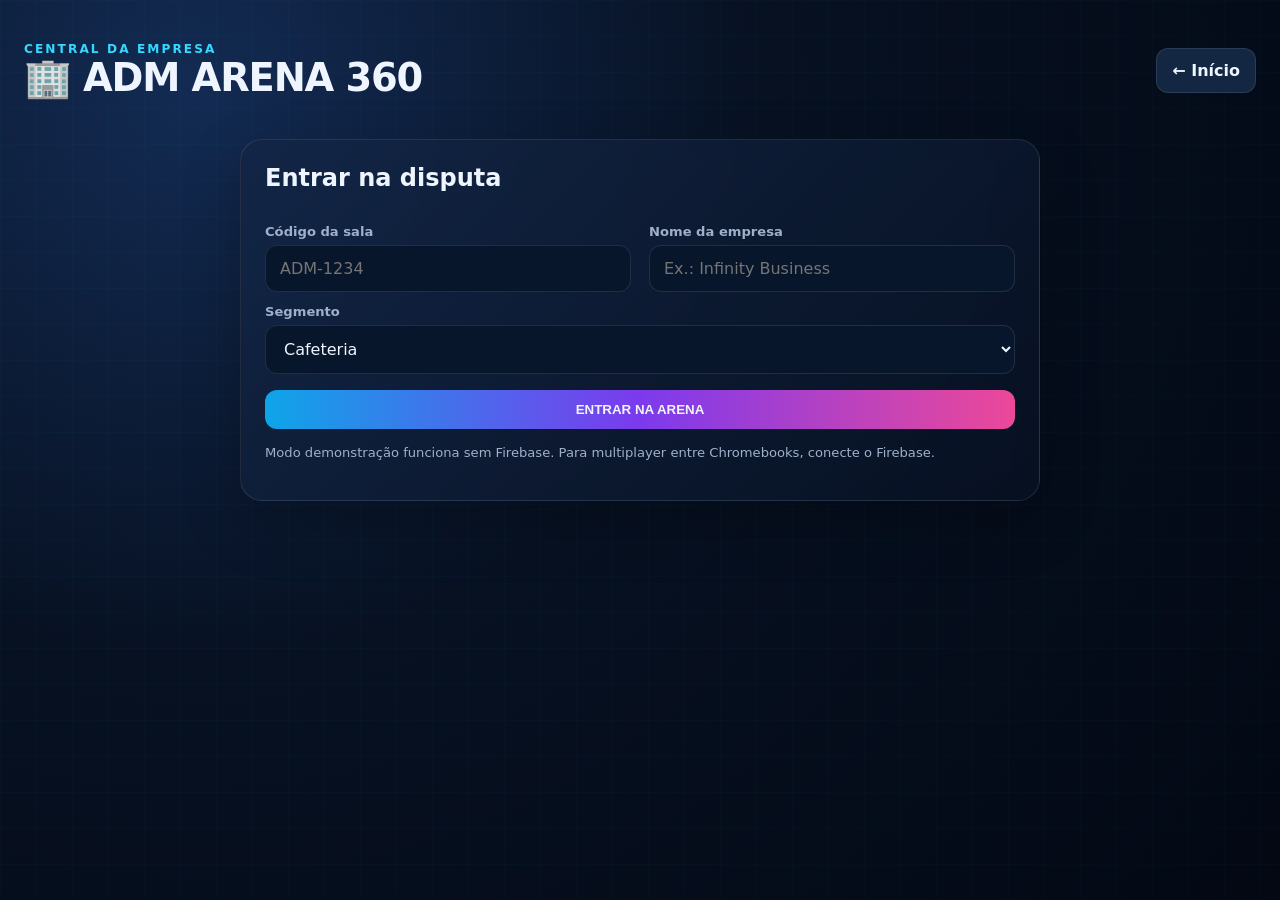
==== empresa.html @ ea79e200 "Add files via upload" ====
<!doctype html>
<html lang="pt-BR">
<head>
  <meta charset="utf-8"><meta name="viewport" content="width=device-width,initial-scale=1">
  <title>ADM Arena 360 — Empresa</title>
  <link rel="stylesheet" href="css/style.css">
</head>
<body>
<div class="bg-grid"></div>
<main class="shell wide">
  <header class="topbar">
    <div><div class="eyebrow">CENTRAL DA EMPRESA</div><h1>🏢 ADM ARENA 360</h1></div>
    <a class="ghost" href="index.html">← Início</a>
  </header>

  <section id="entrada" class="card glass entry-card">
    <h2>Entrar na disputa</h2>
    <div class="grid-2">
      <div><label>Código da sala</label><input id="codigo" placeholder="ADM-1234" maxlength="8"></div>
      <div><label>Nome da empresa</label><input id="nomeEmpresa" placeholder="Ex.: Infinity Business"></div>
    </div>
    <label>Segmento</label>
    <select id="segmento">
      <option>Cafeteria</option><option>Moda</option><option>Alimentação</option>
      <option>Turismo</option><option>Tecnologia</option><option>Academia</option>
      <option>Pet Shop</option><option>Eventos</option>
    </select>
    <button class="primary" id="entrar">ENTRAR NA ARENA</button>
    <p class="muted">Modo demonstração funciona sem Firebase. Para multiplayer entre Chromebooks, conecte o Firebase.</p>
  </section>

  <section id="jogo" class="hidden">
    <div class="company-header card glass">
      <div><div class="eyebrow">EMPRESA</div><h2 id="empresaNome">—</h2><small id="empresaSegmento">—</small></div>
      <div class="pill" id="salaPill">Sala —</div>
      <div class="pill danger" id="fasePill">Aguardando</div>
    </div>

    <section class="metrics">
      <div class="metric"><span>💰 Caixa</span><strong id="caixa">ADM$ 100.000</strong></div>
      <div class="metric"><span>👥 Clientes</span><strong id="clientes">50</strong></div>
      <div class="metric"><span>⭐ Reputação</span><strong id="reputacao">50</strong></div>
      <div class="metric"><span>😊 Equipe</span><strong id="equipe">100%</strong></div>
      <div class="metric"><span>💡 Inovação</span><strong id="inovacao">0</strong></div>
      <div class="metric"><span>🏆 XP</span><strong id="xp">0</strong></div>
    </section>

    <section class="grid-2">
      <div class="card glass">
        <h2>🎯 Decisão da rodada</h2>
        <p id="missaoTexto">Aguarde o professor iniciar a partida.</p>
        <div id="decisaoArea"></div>
      </div>
      <div class="card glass">
        <h2>🔔 Central de notificações</h2>
        <div id="notificacoes" class="notifications">
          <div class="notification">Bem-vindos à arena. Preparem a estratégia.</div>
        </div>
      </div>
    </section>

    <section class="grid-2">
      <div class="card glass">
        <h2>🤝 Negociar</h2>
        <label>Empresa destinatária</label>
        <input id="destino" placeholder="Nome da empresa">
        <label>Proposta</label>
        <textarea id="proposta" placeholder="Ex.: Oferecemos ADM$ 8.000 por acesso à tecnologia."></textarea>
        <button id="enviarProposta">ENVIAR PROPOSTA</button>
      </div>
      <div class="card glass">
        <h2>🛡️ Inventário estratégico</h2>
        <div class="inventory">
          <div>🛡️ Escudo financeiro <b id="escudo">0</b></div>
          <div>🔍 Pesquisa de mercado <b id="pesquisa">0</b></div>
          <div>📣 Campanha viral <b id="campanha">0</b></div>
        </div>
      </div>
    </section>
  </section>

  <div id="modalEvento" class="modal hidden">
    <div class="modal-card">
      <div class="eyebrow">🚨 EVENTO DE MERCADO</div>
      <h2 id="eventoTitulo">Crise!</h2>
      <p id="eventoTexto"></p>
      <div id="eventoOpcoes" class="stack"></div>
    </div>
  </div>

  <div id="toast" class="toast hidden"></div>
</main>
<script type="module" src="js/empresa.js"></script>
</body>
</html>
---- css/style.css ----
:root{
  --bg:#071122; --panel:#0e1b33; --panel2:#142544; --text:#eef5ff; --muted:#9eb0ca;
  --cyan:#36d8ff; --pink:#ff4fa3; --gold:#ffd166; --green:#4be39b; --danger:#ff5b6e;
  --line:rgba(255,255,255,.10);
}
*{box-sizing:border-box}
body{margin:0;font-family:Inter,system-ui,Segoe UI,Arial,sans-serif;background:radial-gradient(circle at 15% 10%,#132b53 0,#071122 42%,#030813 100%);color:var(--text);min-height:100vh}
.bg-grid{position:fixed;inset:0;pointer-events:none;opacity:.16;background-image:linear-gradient(rgba(54,216,255,.15) 1px,transparent 1px),linear-gradient(90deg,rgba(54,216,255,.15) 1px,transparent 1px);background-size:36px 36px}
.shell{max-width:1100px;margin:auto;padding:42px 24px;position:relative}.wide{max-width:1320px}
.hero{text-align:center;padding:48px 10px 30px}.hero.compact{padding-top:24px}
.eyebrow{letter-spacing:.17em;font-size:.76rem;color:var(--cyan);font-weight:800}
h1{font-size:clamp(2.4rem,7vw,5.7rem);margin:.08em 0;line-height:.92;letter-spacing:-.055em}
.topbar h1{font-size:clamp(1.7rem,3vw,3rem);letter-spacing:-.03em}
h1 span{color:var(--pink)} h2{margin-top:0} p{color:#c7d4e7;line-height:1.6}
.hero p{font-size:1.1rem}
.card{border:1px solid var(--line);border-radius:22px;padding:24px;margin:18px 0}.glass{background:linear-gradient(135deg,rgba(19,38,70,.88),rgba(8,17,34,.86));box-shadow:0 22px 60px rgba(0,0,0,.24);backdrop-filter:blur(10px)}
.mode-grid{display:grid;grid-template-columns:repeat(3,1fr);gap:16px}
.mode{min-height:190px;text-align:left;padding:24px;border-radius:18px;border:1px solid var(--line);background:linear-gradient(160deg,#142849,#0a172c);color:var(--text);cursor:pointer;transition:.2s}
.mode:hover{transform:translateY(-4px);border-color:rgba(54,216,255,.55);box-shadow:0 12px 30px rgba(54,216,255,.08)}
.mode .icon{display:block;font-size:2.3rem;margin-bottom:18px}.mode strong{display:block;font-size:1.02rem}.mode small{display:block;color:var(--muted);margin-top:8px;line-height:1.5}
.feature-row,.ticker{display:flex;gap:10px;justify-content:center;flex-wrap:wrap;margin:24px 0}.feature-row div,.ticker span,.pill{background:rgba(255,255,255,.06);border:1px solid var(--line);padding:9px 14px;border-radius:999px;color:#d6e5f9}
footer{text-align:center;color:var(--muted);margin-top:35px}
.topbar{display:flex;justify-content:space-between;align-items:center;gap:20px;margin-bottom:12px}
.topbar h1{margin:4px 0}
.grid-2{display:grid;grid-template-columns:1fr 1fr;gap:18px}
label{display:block;color:var(--muted);font-size:.82rem;font-weight:700;margin:12px 0 6px}
input,select,textarea{width:100%;border-radius:12px;border:1px solid var(--line);background:#08162b;color:var(--text);padding:13px 14px;outline:none;font:inherit}
textarea{min-height:95px;resize:vertical}
input:focus,select:focus,textarea:focus{border-color:var(--cyan)}
button,.ghost{border:1px solid var(--line);background:#132743;color:var(--text);padding:12px 15px;border-radius:12px;font-weight:800;cursor:pointer;text-decoration:none;display:inline-block}
button:hover,.ghost:hover{filter:brightness(1.14)} .primary{width:100%;margin-top:16px;background:linear-gradient(90deg,#0ea5e9,#7c3aed,#ec4899);border:none}
.control-grid,.event-grid{display:grid;grid-template-columns:repeat(3,1fr);gap:10px}.event{min-height:64px}
.status{display:grid;grid-template-columns:auto 1fr;gap:8px 16px;margin-top:18px;padding:14px;border:1px solid var(--line);border-radius:14px}
.status span{color:var(--muted)}.status strong{text-align:right}
.room-code{text-align:center;padding:20px;margin-top:16px;border:1px dashed rgba(255,209,102,.55);border-radius:15px}.room-code span{display:block;color:var(--muted);font-size:.8rem}.room-code strong{display:block;font-size:2.4rem;color:var(--gold);letter-spacing:.08em;margin:6px}
.company-list.empty{color:var(--muted)}.company-item{display:grid;grid-template-columns:1.6fr repeat(4,.8fr);gap:10px;align-items:center;padding:13px;border-bottom:1px solid var(--line)}.company-item:last-child{border:0}
.company-item small{color:var(--muted)}
.entry-card{max-width:800px;margin:40px auto}
.muted{font-size:.82rem;color:var(--muted)}
.company-header{display:flex;align-items:center;justify-content:space-between;gap:15px}.company-header h2{font-size:2rem;margin:3px 0}.danger{border-color:rgba(255,91,110,.5);color:#ffc4cb}
.metrics{display:grid;grid-template-columns:repeat(6,1fr);gap:10px;margin:18px 0}
.metric{padding:17px 14px;border-radius:16px;border:1px solid var(--line);background:rgba(13,28,52,.82)}.metric span{display:block;color:var(--muted);font-size:.78rem}.metric strong{display:block;margin-top:7px;font-size:1.07rem}
.notifications{max-height:320px;overflow:auto}.notification{padding:12px;border-left:3px solid var(--cyan);background:rgba(54,216,255,.06);margin-bottom:8px;border-radius:0 10px 10px 0}
.inventory{display:grid;gap:10px}.inventory div{padding:13px;background:rgba(255,255,255,.04);border:1px solid var(--line);border-radius:12px}.inventory b{float:right;color:var(--gold)}
.modal{position:fixed;inset:0;background:rgba(0,0,0,.72);display:flex;align-items:center;justify-content:center;padding:22px;z-index:20}.modal-card{width:min(650px,100%);padding:30px;border-radius:24px;background:linear-gradient(160deg,#172b4d,#0a1529);border:1px solid rgba(255,91,110,.45);box-shadow:0 30px 80px #000}.stack{display:grid;gap:9px;margin-top:18px}.stack button{text-align:left}
.toast{position:fixed;right:22px;bottom:22px;background:#112846;border:1px solid var(--cyan);padding:14px 18px;border-radius:12px;z-index:50;box-shadow:0 15px 40px #000}
.hidden{display:none!important}
.ranking{display:grid;gap:10px}.rank-row{display:grid;grid-template-columns:70px 1fr 180px;align-items:center;gap:15px;padding:18px;border-radius:16px;border:1px solid var(--line);background:rgba(255,255,255,.04);font-size:1.15rem}.rank-row b{font-size:1.7rem;color:var(--gold)}.rank-row strong{text-align:right;color:var(--cyan)}
.section-title{display:flex;justify-content:space-between;align-items:center}
@media(max-width:850px){
 .mode-grid,.grid-2{grid-template-columns:1fr}.metrics{grid-template-columns:repeat(2,1fr)}.control-grid,.event-grid{grid-template-columns:repeat(2,1fr)}
 .company-item{grid-template-columns:1.3fr repeat(2,.8fr)}.company-item .hide-sm{display:none}
}
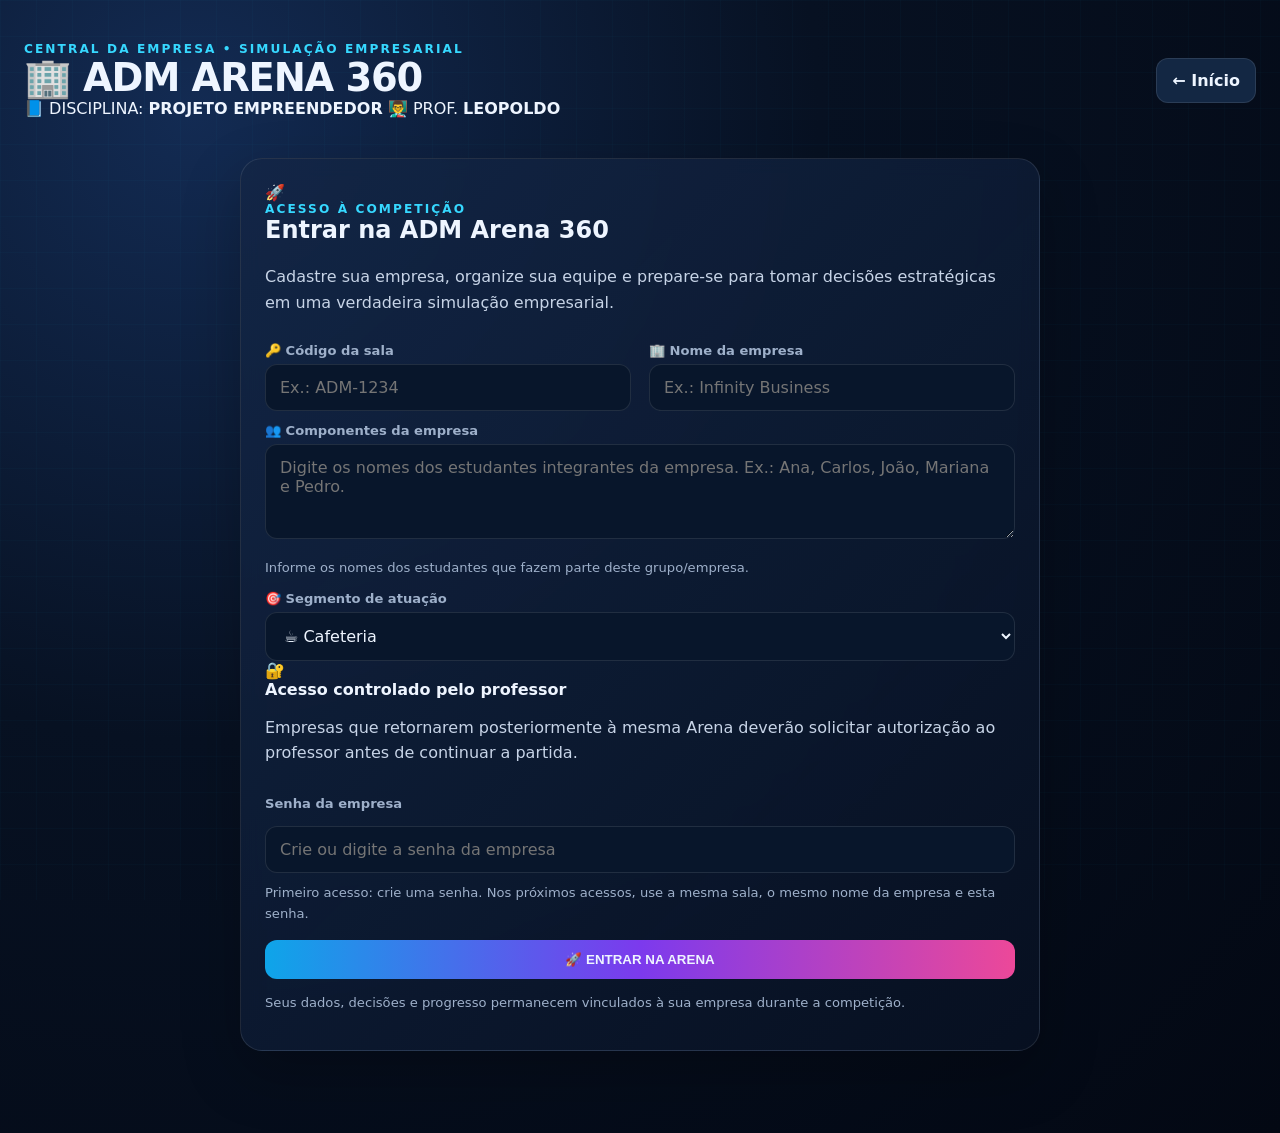
==== commit 19eee46c: "Update empresa.html" ====
--- a/empresa.html
+++ b/empresa.html
@@ -1,95 +1,793 @@
 <!doctype html>
 <html lang="pt-BR">
 <head>
-  <meta charset="utf-8"><meta name="viewport" content="width=device-width,initial-scale=1">
-  <title>ADM Arena 360 — Empresa</title>
+  <meta charset="utf-8">
+  <meta name="viewport" content="width=device-width,initial-scale=1">
+  <meta name="theme-color" content="#071122">
+
+  <title>ADM Arena 360 — Empresa | Projeto Empreendedor</title>
+
   <link rel="stylesheet" href="css/style.css">
 </head>
-<body>
+
+<body class="empresa-page">
+
 <div class="bg-grid"></div>
+
 <main class="shell wide">
-  <header class="topbar">
-    <div><div class="eyebrow">CENTRAL DA EMPRESA</div><h1>🏢 ADM ARENA 360</h1></div>
-    <a class="ghost" href="index.html">← Início</a>
+
+  <!-- =========================================================
+       CABEÇALHO PRINCIPAL
+  ========================================================== -->
+  <header class="topbar arena-topbar">
+
+    <div class="brand-block">
+      <div class="eyebrow">
+        CENTRAL DA EMPRESA • SIMULAÇÃO EMPRESARIAL
+      </div>
+
+      <h1 class="arena-title">
+        🏢 ADM ARENA 360
+      </h1>
+
+      <div class="school-identification">
+        <span>📘 DISCIPLINA: <strong>PROJETO EMPREENDEDOR</strong></span>
+        <span>👨‍🏫 PROF. <strong>LEOPOLDO</strong></span>
+      </div>
+    </div>
+
+    <a class="ghost btn-home" href="index.html">
+      ← Início
+    </a>
+
   </header>
 
-  <section id="entrada" class="card glass entry-card">
-    <h2>Entrar na disputa</h2>
+
+  <!-- =========================================================
+       ENTRADA DA EMPRESA
+  ========================================================== -->
+  <section id="entrada" class="card glass entry-card arena-entry">
+
+    <div class="entry-heading">
+      <div class="entry-icon">🚀</div>
+
+      <div>
+        <div class="eyebrow">ACESSO À COMPETIÇÃO</div>
+
+        <h2>Entrar na ADM Arena 360</h2>
+
+        <p class="entry-description">
+          Cadastre sua empresa, organize sua equipe e prepare-se para
+          tomar decisões estratégicas em uma verdadeira simulação empresarial.
+        </p>
+      </div>
+    </div>
+
+
     <div class="grid-2">
-      <div><label>Código da sala</label><input id="codigo" placeholder="ADM-1234" maxlength="8"></div>
-      <div><label>Nome da empresa</label><input id="nomeEmpresa" placeholder="Ex.: Infinity Business"></div>
-    </div>
-    <label>Segmento</label>
+
+      <div>
+        <label for="codigo">
+          🔑 Código da sala
+        </label>
+
+        <input
+          id="codigo"
+          placeholder="Ex.: ADM-1234"
+          maxlength="8"
+          autocomplete="off"
+        >
+      </div>
+
+
+      <div>
+        <label for="nomeEmpresa">
+          🏢 Nome da empresa
+        </label>
+
+        <input
+          id="nomeEmpresa"
+          placeholder="Ex.: Infinity Business"
+          autocomplete="off"
+        >
+      </div>
+
+    </div>
+
+
+    <!-- NOVO: COMPONENTES DA EMPRESA -->
+    <div class="team-register">
+
+      <label for="componentes">
+        👥 Componentes da empresa
+      </label>
+
+      <textarea
+        id="componentes"
+        class="componentes-input"
+        placeholder="Digite os nomes dos estudantes integrantes da empresa. Ex.: Ana, Carlos, João, Mariana e Pedro."
+      ></textarea>
+
+      <p class="muted">
+        Informe os nomes dos estudantes que fazem parte deste grupo/empresa.
+      </p>
+
+    </div>
+
+
+    <label for="segmento">
+      🎯 Segmento de atuação
+    </label>
+
     <select id="segmento">
-      <option>Cafeteria</option><option>Moda</option><option>Alimentação</option>
-      <option>Turismo</option><option>Tecnologia</option><option>Academia</option>
-      <option>Pet Shop</option><option>Eventos</option>
+      <option value="Cafeteria">☕ Cafeteria</option>
+      <option value="Moda">👕 Moda</option>
+      <option value="Alimentação">🍔 Alimentação</option>
+      <option value="Turismo">✈️ Turismo</option>
+      <option value="Tecnologia">💻 Tecnologia</option>
+      <option value="Academia">🏋️ Academia</option>
+      <option value="Pet Shop">🐾 Pet Shop</option>
+      <option value="Eventos">🎉 Eventos</option>
     </select>
-    <button class="primary" id="entrar">ENTRAR NA ARENA</button>
-    <p class="muted">Modo demonstração funciona sem Firebase. Para multiplayer entre Chromebooks, conecte o Firebase.</p>
+
+
+    <div class="entry-security-info">
+
+      <div class="security-icon">
+        🔐
+      </div>
+
+      <div>
+        <strong>Acesso controlado pelo professor</strong>
+
+        <p>
+          Empresas que retornarem posteriormente à mesma Arena deverão
+          solicitar autorização ao professor antes de continuar a partida.
+        </p>
+      </div>
+
+    </div>
+
+
+    <button class="primary btn-enter-arena" id="entrar">
+      🚀 ENTRAR NA ARENA
+    </button>
+
+
+    <p class="muted entry-footer-note">
+      Seus dados, decisões e progresso permanecem vinculados à sua empresa
+      durante a competição.
+    </p>
+
   </section>
 
+
+  <!-- =========================================================
+       TELA PRINCIPAL DA EMPRESA
+  ========================================================== -->
   <section id="jogo" class="hidden">
-    <div class="company-header card glass">
-      <div><div class="eyebrow">EMPRESA</div><h2 id="empresaNome">—</h2><small id="empresaSegmento">—</small></div>
-      <div class="pill" id="salaPill">Sala —</div>
-      <div class="pill danger" id="fasePill">Aguardando</div>
-    </div>
-
+
+
+    <!-- =======================================================
+         CABEÇALHO DA EMPRESA
+    ======================================================== -->
+    <div class="company-header card glass company-hero">
+
+      <div class="company-identity">
+
+        <div class="eyebrow">
+          EMPRESA PARTICIPANTE
+        </div>
+
+        <h2 id="empresaNome">
+          —
+        </h2>
+
+        <small id="empresaSegmento">
+          —
+        </small>
+
+
+        <!-- NOVO: COMPONENTES -->
+        <div class="company-members">
+          <span class="members-label">
+            👥 COMPONENTES
+          </span>
+
+          <span id="empresaComponentes">
+            Equipe da empresa
+          </span>
+        </div>
+
+      </div>
+
+
+      <div class="company-header-status">
+
+        <div class="pill room-pill" id="salaPill">
+          Sala —
+        </div>
+
+        <div class="pill danger phase-pill" id="fasePill">
+          Aguardando
+        </div>
+
+      </div>
+
+    </div>
+
+
+    <!-- =======================================================
+         IDENTIFICAÇÃO DA DISCIPLINA
+    ======================================================== -->
+    <section class="arena-course-banner">
+
+      <div class="course-banner-icon">
+        🎓
+      </div>
+
+      <div>
+        <strong>PROJETO EMPREENDEDOR</strong>
+
+        <span>
+          Gestão • Estratégia • Negociação • Inovação • Trabalho em Equipe
+        </span>
+      </div>
+
+      <div class="course-professor">
+        PROF. LEOPOLDO
+      </div>
+
+    </section>
+
+
+    <!-- =======================================================
+         INDICADORES DA EMPRESA
+    ======================================================== -->
     <section class="metrics">
-      <div class="metric"><span>💰 Caixa</span><strong id="caixa">ADM$ 100.000</strong></div>
-      <div class="metric"><span>👥 Clientes</span><strong id="clientes">50</strong></div>
-      <div class="metric"><span>⭐ Reputação</span><strong id="reputacao">50</strong></div>
-      <div class="metric"><span>😊 Equipe</span><strong id="equipe">100%</strong></div>
-      <div class="metric"><span>💡 Inovação</span><strong id="inovacao">0</strong></div>
-      <div class="metric"><span>🏆 XP</span><strong id="xp">0</strong></div>
+
+      <div class="metric metric-money">
+        <span>💰 Caixa</span>
+        <strong id="caixa">ADM$ 100.000</strong>
+      </div>
+
+      <div class="metric metric-clients">
+        <span>👥 Clientes</span>
+        <strong id="clientes">50</strong>
+      </div>
+
+      <div class="metric metric-reputation">
+        <span>⭐ Reputação</span>
+        <strong id="reputacao">50</strong>
+      </div>
+
+      <div class="metric metric-team">
+        <span>😊 Equipe</span>
+        <strong id="equipe">100%</strong>
+      </div>
+
+      <div class="metric metric-innovation">
+        <span>💡 Inovação</span>
+        <strong id="inovacao">0</strong>
+      </div>
+
+      <div class="metric metric-xp">
+        <span>🏆 XP</span>
+        <strong id="xp">0</strong>
+      </div>
+
     </section>
 
-    <section class="grid-2">
-      <div class="card glass">
-        <h2>🎯 Decisão da rodada</h2>
-        <p id="missaoTexto">Aguarde o professor iniciar a partida.</p>
+
+    <!-- =======================================================
+         MISSÃO + NOTIFICAÇÕES
+    ======================================================== -->
+    <section class="grid-2 main-action-grid">
+
+      <!-- DECISÃO DA RODADA -->
+      <div class="card glass mission-card">
+
+        <div class="card-heading">
+
+          <div class="card-heading-icon">
+            🎯
+          </div>
+
+          <div>
+            <div class="eyebrow">
+              DESAFIO EMPRESARIAL
+            </div>
+
+            <h2>
+              Decisão da rodada
+            </h2>
+          </div>
+
+        </div>
+
+
+        <div class="mission-box">
+          <p id="missaoTexto">
+            Aguarde o professor iniciar a partida.
+          </p>
+        </div>
+
+
         <div id="decisaoArea"></div>
-      </div>
-      <div class="card glass">
-        <h2>🔔 Central de notificações</h2>
+
+      </div>
+
+
+      <!-- CENTRAL DE NOTIFICAÇÕES -->
+      <div class="card glass notifications-card">
+
+        <div class="card-heading">
+
+          <div class="card-heading-icon">
+            🔔
+          </div>
+
+          <div>
+            <div class="eyebrow">
+              INFORMAÇÕES EM TEMPO REAL
+            </div>
+
+            <h2>
+              Central de notificações
+            </h2>
+          </div>
+
+        </div>
+
+
         <div id="notificacoes" class="notifications">
-          <div class="notification">Bem-vindos à arena. Preparem a estratégia.</div>
-        </div>
-      </div>
+
+          <div class="notification welcome-notification">
+            🚀 Bem-vindos à Arena. Organizem a equipe e preparem a estratégia.
+          </div>
+
+        </div>
+
+      </div>
+
     </section>
 
-    <section class="grid-2">
-      <div class="card glass">
-        <h2>🤝 Negociar</h2>
-        <label>Empresa destinatária</label>
-        <input id="destino" placeholder="Nome da empresa">
-        <label>Proposta</label>
-        <textarea id="proposta" placeholder="Ex.: Oferecemos ADM$ 8.000 por acesso à tecnologia."></textarea>
-        <button id="enviarProposta">ENVIAR PROPOSTA</button>
-      </div>
-      <div class="card glass">
-        <h2>🛡️ Inventário estratégico</h2>
+
+    <!-- =======================================================
+         CENTRAL ESTRATÉGICA MOBILE
+    ======================================================== -->
+    <section
+      id="centralMobile"
+      class="card glass mobile-strategy-card"
+    >
+
+      <div class="mobile-strategy-layout">
+
+        <div class="mobile-strategy-icon">
+          📱
+        </div>
+
+
+        <div class="mobile-strategy-info">
+
+          <div class="eyebrow">
+            INTELIGÊNCIA EMPRESARIAL
+          </div>
+
+          <h2>
+            Central Estratégica Mobile
+          </h2>
+
+          <p>
+            Utilize um celular da equipe como canal estratégico da empresa.
+            Ele poderá receber alertas, oportunidades, informações exclusivas,
+            propostas comerciais e consequências das decisões.
+          </p>
+
+
+          <div class="mobile-features">
+
+            <span>
+              ⚠️ Alertas
+            </span>
+
+            <span>
+              💡 Estratégias
+            </span>
+
+            <span>
+              🤝 Negociações
+            </span>
+
+            <span>
+              🔨 Leilões
+            </span>
+
+            <span>
+              📊 Resultados
+            </span>
+
+          </div>
+
+        </div>
+
+
+        <div class="mobile-strategy-actions">
+
+          <button
+            id="conectarCelular"
+            class="btn-mobile-connect"
+            type="button"
+          >
+            📲 CONECTAR CELULAR
+          </button>
+
+
+          <div
+            id="statusCelular"
+            class="mobile-status"
+          >
+            🔒 Nenhum celular conectado
+          </div>
+
+        </div>
+
+      </div>
+
+
+      <div
+        id="mobileStrategicFeed"
+        class="mobile-feed hidden"
+      >
+
+        <div class="mobile-feed-title">
+          📡 CANAL ESTRATÉGICO ATIVO
+        </div>
+
+        <div id="mobileMessages">
+          Aguardando informações estratégicas...
+        </div>
+
+      </div>
+
+    </section>
+
+
+    <!-- =======================================================
+         NEGOCIAÇÕES + INVENTÁRIO
+    ======================================================== -->
+    <section class="grid-2 business-grid">
+
+      <!-- NEGOCIAR -->
+      <div class="card glass negotiation-card">
+
+        <div class="card-heading">
+
+          <div class="card-heading-icon">
+            🤝
+          </div>
+
+          <div>
+            <div class="eyebrow">
+              MERCADO ENTRE EMPRESAS
+            </div>
+
+            <h2>
+              Negociar
+            </h2>
+          </div>
+
+        </div>
+
+
+        <label for="destino">
+          🏢 Empresa destinatária
+        </label>
+
+        <input
+          id="destino"
+          placeholder="Nome da empresa"
+          autocomplete="off"
+        >
+
+
+        <label for="proposta">
+          💬 Proposta
+        </label>
+
+        <textarea
+          id="proposta"
+          placeholder="Ex.: Oferecemos ADM$ 8.000 pela Campanha Viral."
+        ></textarea>
+
+
+        <button
+          id="enviarProposta"
+          class="btn-negotiation"
+        >
+          🤝 ENVIAR PROPOSTA
+        </button>
+
+      </div>
+
+
+      <!-- INVENTÁRIO -->
+      <div class="card glass inventory-card">
+
+        <div class="card-heading">
+
+          <div class="card-heading-icon">
+            🎒
+          </div>
+
+          <div>
+            <div class="eyebrow">
+              RECURSOS DA EMPRESA
+            </div>
+
+            <h2>
+              Inventário estratégico
+            </h2>
+          </div>
+
+        </div>
+
+
         <div class="inventory">
-          <div>🛡️ Escudo financeiro <b id="escudo">0</b></div>
-          <div>🔍 Pesquisa de mercado <b id="pesquisa">0</b></div>
-          <div>📣 Campanha viral <b id="campanha">0</b></div>
-        </div>
-      </div>
+
+          <div class="inventory-item inventory-shield">
+            <span>
+              🛡️ Escudo financeiro
+            </span>
+
+            <b id="escudo">
+              0
+            </b>
+          </div>
+
+
+          <div class="inventory-item inventory-research">
+            <span>
+              🔍 Pesquisa de mercado
+            </span>
+
+            <b id="pesquisa">
+              0
+            </b>
+          </div>
+
+
+          <div class="inventory-item inventory-campaign">
+            <span>
+              📣 Campanha viral
+            </span>
+
+            <b id="campanha">
+              0
+            </b>
+          </div>
+
+        </div>
+
+
+        <div class="inventory-help">
+          💡 Recursos estratégicos podem ser utilizados em momentos decisivos
+          da competição.
+        </div>
+
+      </div>
+
     </section>
+
+
+    <!-- =======================================================
+         PAINEL DE SEGURANÇA / ACESSO
+    ======================================================== -->
+    <section class="card glass access-security-card">
+
+      <div class="security-panel-icon">
+        🔐
+      </div>
+
+      <div>
+
+        <div class="eyebrow">
+          SEGURANÇA DA ARENA
+        </div>
+
+        <h3>
+          Acesso supervisionado pelo professor
+        </h3>
+
+        <p>
+          O retorno à Arena em outro momento dependerá de autorização do
+          professor. Isso preserva a dinâmica da competição e evita acesso
+          antecipado às estratégias.
+        </p>
+
+      </div>
+
+
+      <div
+        id="statusAutorizacao"
+        class="authorization-status"
+      >
+        ✅ Sessão atual autorizada
+      </div>
+
+    </section>
+
+
   </section>
 
+
+  <!-- =========================================================
+       MODAL DE EVENTO
+  ========================================================== -->
   <div id="modalEvento" class="modal hidden">
-    <div class="modal-card">
-      <div class="eyebrow">🚨 EVENTO DE MERCADO</div>
-      <h2 id="eventoTitulo">Crise!</h2>
+
+    <div class="modal-card event-modal-card">
+
+      <div class="event-alert-icon">
+        🚨
+      </div>
+
+
+      <div class="eyebrow">
+        EVENTO DE MERCADO
+      </div>
+
+
+      <h2 id="eventoTitulo">
+        Crise!
+      </h2>
+
+
       <p id="eventoTexto"></p>
-      <div id="eventoOpcoes" class="stack"></div>
-    </div>
+
+
+      <div
+        id="eventoOpcoes"
+        class="stack"
+      ></div>
+
+    </div>
+
   </div>
 
-  <div id="toast" class="toast hidden"></div>
+
+  <!-- =========================================================
+       MODAL CENTRAL MOBILE
+       A lógica será ativada no empresa.js
+  ========================================================== -->
+  <div id="modalMobile" class="modal hidden">
+
+    <div class="modal-card mobile-modal-card">
+
+      <div class="mobile-modal-icon">
+        📱
+      </div>
+
+      <div class="eyebrow">
+        CENTRAL ESTRATÉGICA MOBILE
+      </div>
+
+      <h2>
+        Conectar celular da empresa
+      </h2>
+
+
+      <p>
+        Abra a ADM Arena 360 no celular da equipe e utilize o código
+        apresentado para vincular o aparelho à empresa.
+      </p>
+
+
+      <div class="mobile-code-box">
+
+        <span>
+          CÓDIGO DE CONEXÃO
+        </span>
+
+        <strong id="codigoMobile">
+          ------
+        </strong>
+
+      </div>
+
+
+      <p class="muted">
+        O celular terá acesso apenas às informações estratégicas liberadas
+        para esta empresa.
+      </p>
+
+
+      <button
+        id="fecharMobile"
+        class="ghost"
+        type="button"
+      >
+        FECHAR
+      </button>
+
+    </div>
+
+  </div>
+
+
+  <!-- =========================================================
+       TELA DE AGUARDO DE AUTORIZAÇÃO
+  ========================================================== -->
+  <div
+    id="bloqueioAutorizacao"
+    class="authorization-overlay hidden"
+  >
+
+    <div class="authorization-card">
+
+      <div class="authorization-lock">
+        🔒
+      </div>
+
+      <div class="eyebrow">
+        ACESSO CONTROLADO
+      </div>
+
+      <h2>
+        Aguardando autorização do professor
+      </h2>
+
+      <p>
+        Sua empresa já está cadastrada nesta Arena.
+        Aguarde o professor liberar a entrada para continuar a competição.
+      </p>
+
+
+      <div class="authorization-company">
+
+        <span>
+          🏢 Empresa
+        </span>
+
+        <strong id="empresaAguardando">
+          —
+        </strong>
+
+      </div>
+
+
+      <div class="waiting-animation">
+        <span></span>
+        <span></span>
+        <span></span>
+      </div>
+
+
+      <p class="muted">
+        Não feche esta tela. A entrada será liberada automaticamente após
+        a autorização.
+      </p>
+
+    </div>
+
+  </div>
+
+
+  <!-- =========================================================
+       TOAST
+  ========================================================== -->
+  <div
+    id="toast"
+    class="toast hidden"
+  ></div>
+
 </main>
-<script type="module" src="js/empresa.js"></script>
+
+
+<script
+  type="module"
+  src="js/empresa.js"
+></script>
+
 </body>
 </html>
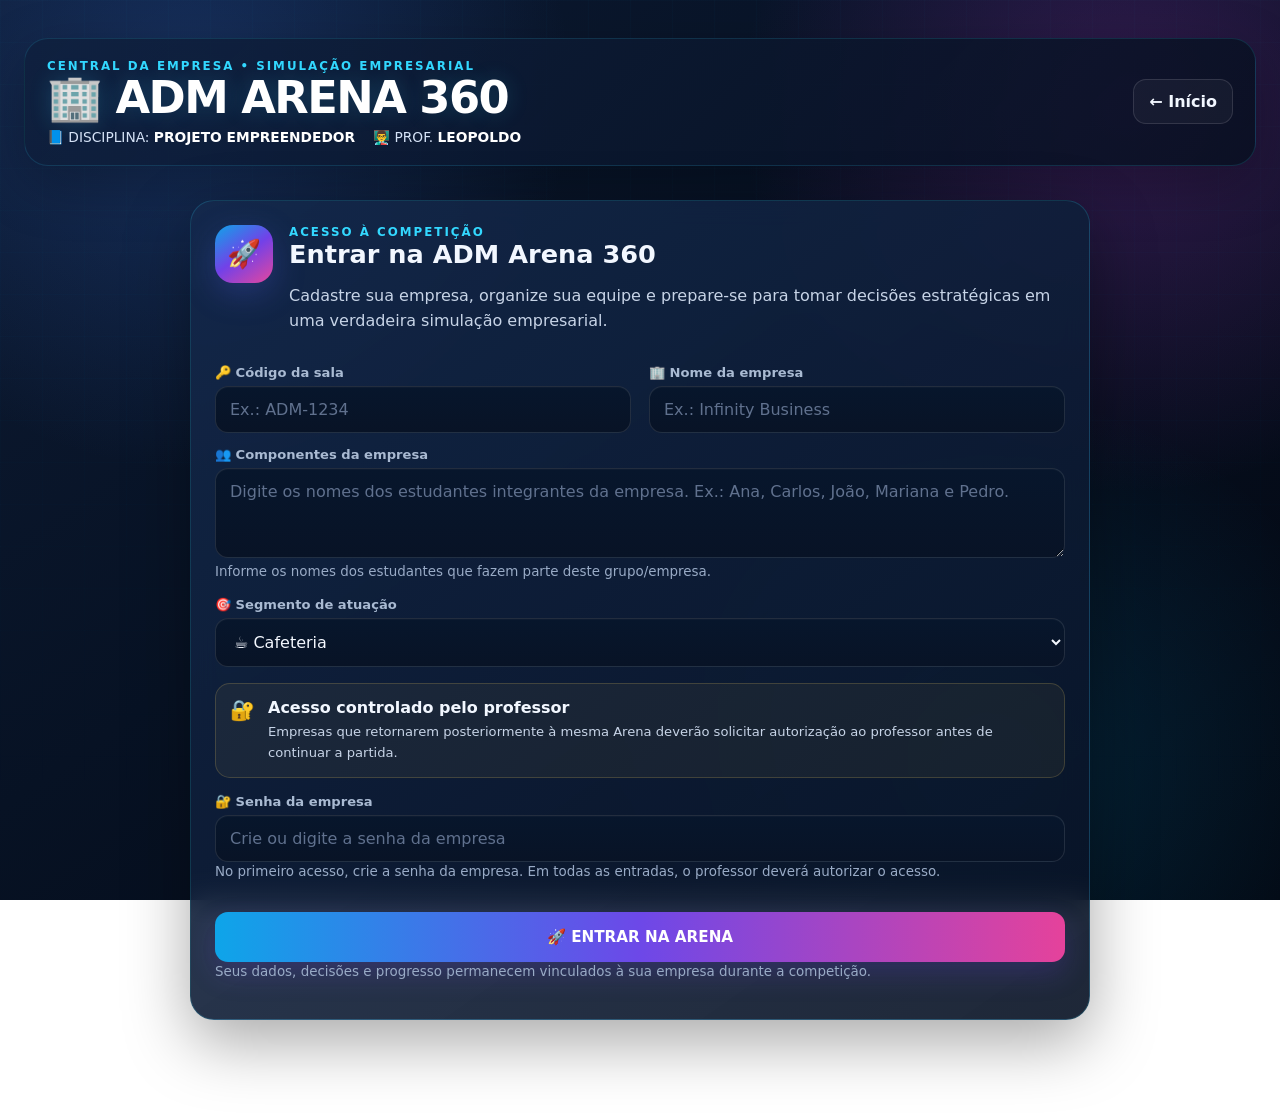
==== commit b96e90fd: "Update empresa.html" ====
--- a/empresa.html
+++ b/empresa.html
@@ -788,6 +788,6 @@
   type="module"
   src="js/empresa.js"
 ></script>
-
+<script type="module" src="js/abertura.js"></script>
 </body>
 </html>
--- a/css/style.css
+++ b/css/style.css
@@ -1,54 +1,3368 @@
+/* ============================================================
+   ADM ARENA 360
+   PROJETO EMPREENDEDOR
+   PROF. LEOPOLDO
+
+   STYLE.CSS — IDENTIDADE VISUAL COMPLETA
+   ============================================================ */
 
 :root{
-  --bg:#071122; --panel:#0e1b33; --panel2:#142544; --text:#eef5ff; --muted:#9eb0ca;
-  --cyan:#36d8ff; --pink:#ff4fa3; --gold:#ffd166; --green:#4be39b; --danger:#ff5b6e;
-  --line:rgba(255,255,255,.10);
-}
-*{box-sizing:border-box}
-body{margin:0;font-family:Inter,system-ui,Segoe UI,Arial,sans-serif;background:radial-gradient(circle at 15% 10%,#132b53 0,#071122 42%,#030813 100%);color:var(--text);min-height:100vh}
-.bg-grid{position:fixed;inset:0;pointer-events:none;opacity:.16;background-image:linear-gradient(rgba(54,216,255,.15) 1px,transparent 1px),linear-gradient(90deg,rgba(54,216,255,.15) 1px,transparent 1px);background-size:36px 36px}
-.shell{max-width:1100px;margin:auto;padding:42px 24px;position:relative}.wide{max-width:1320px}
-.hero{text-align:center;padding:48px 10px 30px}.hero.compact{padding-top:24px}
-.eyebrow{letter-spacing:.17em;font-size:.76rem;color:var(--cyan);font-weight:800}
-h1{font-size:clamp(2.4rem,7vw,5.7rem);margin:.08em 0;line-height:.92;letter-spacing:-.055em}
-.topbar h1{font-size:clamp(1.7rem,3vw,3rem);letter-spacing:-.03em}
-h1 span{color:var(--pink)} h2{margin-top:0} p{color:#c7d4e7;line-height:1.6}
-.hero p{font-size:1.1rem}
-.card{border:1px solid var(--line);border-radius:22px;padding:24px;margin:18px 0}.glass{background:linear-gradient(135deg,rgba(19,38,70,.88),rgba(8,17,34,.86));box-shadow:0 22px 60px rgba(0,0,0,.24);backdrop-filter:blur(10px)}
-.mode-grid{display:grid;grid-template-columns:repeat(3,1fr);gap:16px}
-.mode{min-height:190px;text-align:left;padding:24px;border-radius:18px;border:1px solid var(--line);background:linear-gradient(160deg,#142849,#0a172c);color:var(--text);cursor:pointer;transition:.2s}
-.mode:hover{transform:translateY(-4px);border-color:rgba(54,216,255,.55);box-shadow:0 12px 30px rgba(54,216,255,.08)}
-.mode .icon{display:block;font-size:2.3rem;margin-bottom:18px}.mode strong{display:block;font-size:1.02rem}.mode small{display:block;color:var(--muted);margin-top:8px;line-height:1.5}
-.feature-row,.ticker{display:flex;gap:10px;justify-content:center;flex-wrap:wrap;margin:24px 0}.feature-row div,.ticker span,.pill{background:rgba(255,255,255,.06);border:1px solid var(--line);padding:9px 14px;border-radius:999px;color:#d6e5f9}
-footer{text-align:center;color:var(--muted);margin-top:35px}
-.topbar{display:flex;justify-content:space-between;align-items:center;gap:20px;margin-bottom:12px}
-.topbar h1{margin:4px 0}
-.grid-2{display:grid;grid-template-columns:1fr 1fr;gap:18px}
-label{display:block;color:var(--muted);font-size:.82rem;font-weight:700;margin:12px 0 6px}
-input,select,textarea{width:100%;border-radius:12px;border:1px solid var(--line);background:#08162b;color:var(--text);padding:13px 14px;outline:none;font:inherit}
-textarea{min-height:95px;resize:vertical}
-input:focus,select:focus,textarea:focus{border-color:var(--cyan)}
-button,.ghost{border:1px solid var(--line);background:#132743;color:var(--text);padding:12px 15px;border-radius:12px;font-weight:800;cursor:pointer;text-decoration:none;display:inline-block}
-button:hover,.ghost:hover{filter:brightness(1.14)} .primary{width:100%;margin-top:16px;background:linear-gradient(90deg,#0ea5e9,#7c3aed,#ec4899);border:none}
-.control-grid,.event-grid{display:grid;grid-template-columns:repeat(3,1fr);gap:10px}.event{min-height:64px}
-.status{display:grid;grid-template-columns:auto 1fr;gap:8px 16px;margin-top:18px;padding:14px;border:1px solid var(--line);border-radius:14px}
-.status span{color:var(--muted)}.status strong{text-align:right}
-.room-code{text-align:center;padding:20px;margin-top:16px;border:1px dashed rgba(255,209,102,.55);border-radius:15px}.room-code span{display:block;color:var(--muted);font-size:.8rem}.room-code strong{display:block;font-size:2.4rem;color:var(--gold);letter-spacing:.08em;margin:6px}
-.company-list.empty{color:var(--muted)}.company-item{display:grid;grid-template-columns:1.6fr repeat(4,.8fr);gap:10px;align-items:center;padding:13px;border-bottom:1px solid var(--line)}.company-item:last-child{border:0}
-.company-item small{color:var(--muted)}
-.entry-card{max-width:800px;margin:40px auto}
-.muted{font-size:.82rem;color:var(--muted)}
-.company-header{display:flex;align-items:center;justify-content:space-between;gap:15px}.company-header h2{font-size:2rem;margin:3px 0}.danger{border-color:rgba(255,91,110,.5);color:#ffc4cb}
-.metrics{display:grid;grid-template-columns:repeat(6,1fr);gap:10px;margin:18px 0}
-.metric{padding:17px 14px;border-radius:16px;border:1px solid var(--line);background:rgba(13,28,52,.82)}.metric span{display:block;color:var(--muted);font-size:.78rem}.metric strong{display:block;margin-top:7px;font-size:1.07rem}
-.notifications{max-height:320px;overflow:auto}.notification{padding:12px;border-left:3px solid var(--cyan);background:rgba(54,216,255,.06);margin-bottom:8px;border-radius:0 10px 10px 0}
-.inventory{display:grid;gap:10px}.inventory div{padding:13px;background:rgba(255,255,255,.04);border:1px solid var(--line);border-radius:12px}.inventory b{float:right;color:var(--gold)}
-.modal{position:fixed;inset:0;background:rgba(0,0,0,.72);display:flex;align-items:center;justify-content:center;padding:22px;z-index:20}.modal-card{width:min(650px,100%);padding:30px;border-radius:24px;background:linear-gradient(160deg,#172b4d,#0a1529);border:1px solid rgba(255,91,110,.45);box-shadow:0 30px 80px #000}.stack{display:grid;gap:9px;margin-top:18px}.stack button{text-align:left}
-.toast{position:fixed;right:22px;bottom:22px;background:#112846;border:1px solid var(--cyan);padding:14px 18px;border-radius:12px;z-index:50;box-shadow:0 15px 40px #000}
-.hidden{display:none!important}
-.ranking{display:grid;gap:10px}.rank-row{display:grid;grid-template-columns:70px 1fr 180px;align-items:center;gap:15px;padding:18px;border-radius:16px;border:1px solid var(--line);background:rgba(255,255,255,.04);font-size:1.15rem}.rank-row b{font-size:1.7rem;color:var(--gold)}.rank-row strong{text-align:right;color:var(--cyan)}
-.section-title{display:flex;justify-content:space-between;align-items:center}
+  --bg-1:#030711;
+  --bg-2:#071224;
+  --bg-3:#0d1b34;
+
+  --panel:#0c1830;
+  --panel-2:#112342;
+  --panel-3:#172c50;
+
+  --text:#f2f7ff;
+  --muted:#99abc6;
+
+  --cyan:#33d8ff;
+  --cyan-soft:#79e7ff;
+
+  --blue:#4285ff;
+  --blue-dark:#2457dd;
+
+  --purple:#9a5cff;
+  --purple-dark:#6f36de;
+
+  --pink:#ff4fa3;
+  --pink-dark:#c42f7e;
+
+  --gold:#ffd166;
+  --orange:#ff9e44;
+
+  --green:#4be39b;
+  --green-dark:#15985f;
+
+  --danger:#ff5b6e;
+  --danger-dark:#c82f43;
+
+  --yellow:#ffe35a;
+
+  --line:rgba(255,255,255,.11);
+  --line-strong:rgba(255,255,255,.18);
+
+  --shadow:0 22px 65px rgba(0,0,0,.34);
+}
+
+
+/* ============================================================
+   RESET / BASE
+   ============================================================ */
+
+*{
+  box-sizing:border-box;
+}
+
+html{
+  scroll-behavior:smooth;
+}
+
+body{
+  margin:0;
+  min-height:100vh;
+
+  font-family:
+    Inter,
+    ui-sans-serif,
+    system-ui,
+    -apple-system,
+    BlinkMacSystemFont,
+    "Segoe UI",
+    Arial,
+    sans-serif;
+
+  color:var(--text);
+
+  background:
+    radial-gradient(
+      circle at 15% 10%,
+      rgba(44,92,180,.34),
+      transparent 28%
+    ),
+    radial-gradient(
+      circle at 88% 12%,
+      rgba(174,54,203,.25),
+      transparent 28%
+    ),
+    radial-gradient(
+      circle at 78% 86%,
+      rgba(0,190,255,.14),
+      transparent 30%
+    ),
+    linear-gradient(
+      145deg,
+      var(--bg-3),
+      var(--bg-2) 45%,
+      var(--bg-1)
+    );
+
+  background-attachment:fixed;
+}
+
+
+button,
+input,
+select,
+textarea{
+  font:inherit;
+}
+
+button{
+  user-select:none;
+}
+
+
+a{
+  color:inherit;
+}
+
+
+/* ============================================================
+   FUNDO TECNOLÓGICO
+   ============================================================ */
+
+.bg-grid{
+  position:fixed;
+  inset:0;
+  pointer-events:none;
+  z-index:0;
+
+  opacity:.22;
+
+  background-image:
+    linear-gradient(
+      rgba(54,216,255,.09) 1px,
+      transparent 1px
+    ),
+    linear-gradient(
+      90deg,
+      rgba(54,216,255,.09) 1px,
+      transparent 1px
+    );
+
+  background-size:42px 42px;
+
+  mask-image:
+    linear-gradient(
+      to bottom,
+      black 0,
+      rgba(0,0,0,.8) 45%,
+      transparent 100%
+    );
+}
+
+
+/* ============================================================
+   ESTRUTURA
+   ============================================================ */
+
+.shell{
+  max-width:1100px;
+  margin:auto;
+  padding:38px 24px 60px;
+  position:relative;
+  z-index:1;
+}
+
+
+.shell.wide,
+.wide{
+  max-width:1380px;
+}
+
+
+.hidden{
+  display:none !important;
+}
+
+
+/* ============================================================
+   TIPOGRAFIA
+   ============================================================ */
+
+h1,
+h2,
+h3,
+p{
+  margin-top:0;
+}
+
+
+h1{
+  font-size:
+    clamp(
+      2.2rem,
+      7vw,
+      5.6rem
+    );
+
+  margin:.08em 0;
+
+  line-height:.95;
+
+  letter-spacing:-.05em;
+}
+
+
+h2{
+  font-size:
+    clamp(
+      1.25rem,
+      2vw,
+      1.75rem
+    );
+
+  margin-bottom:14px;
+}
+
+
+h3{
+  margin-bottom:10px;
+}
+
+
+p{
+  color:#c7d4e7;
+  line-height:1.62;
+}
+
+
+small,
+.muted{
+  color:var(--muted);
+}
+
+
+.muted{
+  font-size:.84rem;
+  line-height:1.5;
+}
+
+
+.eyebrow{
+  color:var(--cyan);
+  font-size:.74rem;
+  font-weight:900;
+  letter-spacing:.17em;
+  text-transform:uppercase;
+}
+
+
+/* ============================================================
+   TOPBAR
+   ============================================================ */
+
+.topbar{
+  display:flex;
+  justify-content:space-between;
+  align-items:center;
+  gap:24px;
+  margin-bottom:18px;
+}
+
+
+.topbar h1{
+  margin:4px 0;
+  font-size:
+    clamp(
+      1.75rem,
+      3.5vw,
+      3.2rem
+    );
+
+  letter-spacing:-.035em;
+}
+
+
+.arena-topbar{
+  padding:20px 22px;
+
+  border:
+    1px solid
+    rgba(54,216,255,.14);
+
+  border-radius:24px;
+
+  background:
+    linear-gradient(
+      135deg,
+      rgba(15,32,62,.88),
+      rgba(7,15,31,.82)
+    );
+
+  box-shadow:
+    0 18px 55px rgba(0,0,0,.26);
+}
+
+
+.brand-block{
+  min-width:0;
+}
+
+
+.arena-title{
+  color:#fff;
+
+  text-shadow:
+    0 0 22px
+    rgba(54,216,255,.18);
+}
+
+
+.school-identification{
+  display:flex;
+  flex-wrap:wrap;
+  gap:8px 18px;
+
+  margin-top:9px;
+
+  color:#d6e3f7;
+
+  font-size:.86rem;
+}
+
+
+.school-identification strong{
+  color:#fff;
+}
+
+
+/* ============================================================
+   CARD / GLASS
+   ============================================================ */
+
+.card{
+  border:
+    1px solid var(--line);
+
+  border-radius:24px;
+
+  padding:24px;
+
+  margin:18px 0;
+}
+
+
+.glass{
+  background:
+    linear-gradient(
+      145deg,
+      rgba(20,41,76,.88),
+      rgba(8,18,36,.91)
+    );
+
+  box-shadow:
+    var(--shadow);
+
+  backdrop-filter:
+    blur(14px);
+}
+
+
+.card:hover{
+  border-color:
+    rgba(54,216,255,.17);
+}
+
+
+.card-heading{
+  display:flex;
+  align-items:center;
+  gap:13px;
+  margin-bottom:18px;
+}
+
+
+.card-heading h2{
+  margin:2px 0 0;
+}
+
+
+.card-heading-icon{
+  width:48px;
+  height:48px;
+
+  display:grid;
+  place-items:center;
+
+  border-radius:15px;
+
+  font-size:1.45rem;
+
+  background:
+    linear-gradient(
+      145deg,
+      rgba(54,216,255,.17),
+      rgba(154,92,255,.18)
+    );
+
+  border:
+    1px solid
+    rgba(54,216,255,.19);
+}
+
+
+/* ============================================================
+   BANNER DISCIPLINA
+   ============================================================ */
+
+.arena-course-banner{
+  display:grid;
+
+  grid-template-columns:
+    auto
+    1fr
+    auto;
+
+  align-items:center;
+
+  gap:16px;
+
+  margin:18px 0;
+
+  padding:16px 20px;
+
+  border-radius:20px;
+
+  border:
+    1px solid
+    rgba(154,92,255,.28);
+
+  background:
+    linear-gradient(
+      100deg,
+      rgba(78,42,169,.26),
+      rgba(11,30,58,.86),
+      rgba(15,111,159,.2)
+    );
+
+  box-shadow:
+    0 16px 45px
+    rgba(0,0,0,.2);
+}
+
+
+.course-banner-icon{
+  width:48px;
+  height:48px;
+
+  border-radius:15px;
+
+  display:grid;
+  place-items:center;
+
+  background:
+    linear-gradient(
+      145deg,
+      var(--purple),
+      #3b82f6
+    );
+
+  font-size:1.4rem;
+}
+
+
+.arena-course-banner strong{
+  display:block;
+  color:#fff;
+}
+
+
+.arena-course-banner span{
+  display:block;
+
+  margin-top:4px;
+
+  color:#b6cae5;
+
+  font-size:.8rem;
+}
+
+
+.course-professor{
+  font-size:.83rem;
+
+  font-weight:900;
+
+  color:var(--cyan);
+
+  padding:9px 12px;
+
+  border-radius:999px;
+
+  border:
+    1px solid
+    rgba(54,216,255,.26);
+
+  background:
+    rgba(54,216,255,.06);
+}
+
+
+/* ============================================================
+   FORMULÁRIOS
+   ============================================================ */
+
+label{
+  display:block;
+
+  margin:
+    13px
+    0
+    6px;
+
+  color:#a9bad2;
+
+  font-size:.82rem;
+
+  font-weight:800;
+}
+
+
+input,
+select,
+textarea{
+  width:100%;
+
+  padding:
+    13px
+    14px;
+
+  border-radius:13px;
+
+  border:
+    1px solid
+    rgba(255,255,255,.11);
+
+  background:
+    linear-gradient(
+      180deg,
+      #07162c,
+      #081326
+    );
+
+  color:#f4f8ff;
+
+  outline:none;
+
+  box-shadow:
+    inset 0 1px 0
+    rgba(255,255,255,.025);
+
+  transition:
+    border .2s ease,
+    box-shadow .2s ease,
+    transform .2s ease;
+}
+
+
+textarea{
+  min-height:105px;
+  resize:vertical;
+}
+
+
+input:focus,
+select:focus,
+textarea:focus{
+  border-color:
+    rgba(54,216,255,.75);
+
+  box-shadow:
+    0 0 0 3px
+    rgba(54,216,255,.08);
+}
+
+
+input::placeholder,
+textarea::placeholder{
+  color:#60718e;
+}
+
+
+/* ============================================================
+   BOTÕES GERAIS
+   ============================================================ */
+
+button,
+.ghost{
+  border:
+    1px solid
+    rgba(255,255,255,.12);
+
+  background:
+    linear-gradient(
+      145deg,
+      #163154,
+      #102541
+    );
+
+  color:var(--text);
+
+  padding:
+    12px
+    15px;
+
+  border-radius:13px;
+
+  font-weight:900;
+
+  cursor:pointer;
+
+  text-decoration:none;
+
+  display:inline-block;
+
+  transition:
+    transform .16s ease,
+    box-shadow .18s ease,
+    filter .18s ease,
+    border .18s ease;
+}
+
+
+button:hover:not(:disabled),
+.ghost:hover{
+  transform:
+    translateY(-2px);
+
+  filter:
+    brightness(1.12);
+
+  box-shadow:
+    0 10px 26px
+    rgba(0,0,0,.22);
+}
+
+
+button:active:not(:disabled){
+  transform:
+    translateY(0);
+}
+
+
+button:disabled{
+  opacity:.48;
+  cursor:not-allowed;
+}
+
+
+.primary{
+  width:100%;
+
+  margin-top:16px;
+
+  border:none;
+
+  color:#fff;
+
+  background:
+    linear-gradient(
+      90deg,
+      #0ea5e9,
+      #6d48e8,
+      #e5429b
+    );
+
+  box-shadow:
+    0 12px 28px
+    rgba(101,65,223,.22);
+}
+
+
+.ghost{
+  background:
+    rgba(255,255,255,.04);
+}
+
+
+.btn-home{
+  white-space:nowrap;
+}
+
+
+/* ============================================================
+   GRID
+   ============================================================ */
+
+.grid-2{
+  display:grid;
+
+  grid-template-columns:
+    repeat(2,minmax(0,1fr));
+
+  gap:18px;
+}
+
+
+/* ============================================================
+   ENTRADA EMPRESA
+   ============================================================ */
+
+.entry-card{
+  max-width:900px;
+  margin:34px auto;
+}
+
+
+.arena-entry{
+  border-color:
+    rgba(54,216,255,.18);
+}
+
+
+.entry-heading{
+  display:flex;
+  gap:16px;
+  align-items:flex-start;
+  margin-bottom:18px;
+}
+
+
+.entry-icon{
+  width:58px;
+  height:58px;
+
+  display:grid;
+  place-items:center;
+
+  flex:0 0 auto;
+
+  border-radius:18px;
+
+  font-size:1.7rem;
+
+  background:
+    linear-gradient(
+      145deg,
+      #0ea5e9,
+      #7241e8,
+      #e5479d
+    );
+
+  box-shadow:
+    0 10px 32px
+    rgba(81,93,229,.28);
+}
+
+
+.entry-description{
+  margin-bottom:0;
+}
+
+
+.team-register{
+  margin:14px 0;
+}
+
+
+.componentes-input{
+  min-height:90px;
+}
+
+
+.entry-security-info,
+.teacher-security-note{
+  display:flex;
+
+  gap:13px;
+
+  align-items:flex-start;
+
+  padding:14px;
+
+  margin:16px 0;
+
+  border-radius:15px;
+
+  border:
+    1px solid
+    rgba(255,209,102,.18);
+
+  background:
+    rgba(255,209,102,.055);
+}
+
+
+.entry-security-info p,
+.teacher-security-note p{
+  margin:
+    4px
+    0
+    0;
+
+  font-size:.82rem;
+}
+
+
+.security-icon{
+  font-size:1.25rem;
+}
+
+
+.btn-enter-arena{
+  min-height:50px;
+  font-size:.95rem;
+}
+
+
+/* ============================================================
+   CABEÇALHO EMPRESA
+   ============================================================ */
+
+.company-header{
+  display:flex;
+  align-items:center;
+  justify-content:space-between;
+  gap:18px;
+}
+
+
+.company-header h2{
+  font-size:
+    clamp(
+      1.55rem,
+      3vw,
+      2.25rem
+    );
+
+  margin:3px 0;
+}
+
+
+.company-hero{
+  position:relative;
+  overflow:hidden;
+}
+
+
+.company-hero::after{
+  content:"";
+
+  position:absolute;
+
+  width:200px;
+  height:200px;
+
+  right:-80px;
+  top:-100px;
+
+  background:
+    radial-gradient(
+      circle,
+      rgba(255,79,163,.18),
+      transparent 70%
+    );
+}
+
+
+.company-members{
+  margin-top:12px;
+
+  padding:
+    9px
+    12px;
+
+  border-radius:12px;
+
+  display:flex;
+  flex-wrap:wrap;
+  gap:8px;
+
+  background:
+    rgba(255,255,255,.04);
+
+  border:
+    1px solid
+    var(--line);
+
+  color:#c9d8eb;
+
+  font-size:.84rem;
+}
+
+
+.members-label{
+  color:var(--cyan);
+  font-weight:900;
+}
+
+
+.company-header-status{
+  display:flex;
+  flex-direction:column;
+  gap:9px;
+  align-items:flex-end;
+}
+
+
+/* ============================================================
+   PILLS
+   ============================================================ */
+
+.pill{
+  padding:
+    9px
+    13px;
+
+  border-radius:999px;
+
+  font-size:.78rem;
+
+  color:#dce9fb;
+
+  border:
+    1px solid var(--line);
+
+  background:
+    rgba(255,255,255,.055);
+}
+
+
+.room-pill{
+  border-color:
+    rgba(54,216,255,.25);
+}
+
+
+.phase-pill{
+  border-color:
+    rgba(255,91,110,.34);
+}
+
+
+/* ============================================================
+   MÉTRICAS
+   ============================================================ */
+
+.metrics{
+  display:grid;
+
+  grid-template-columns:
+    repeat(6,minmax(0,1fr));
+
+  gap:10px;
+
+  margin:
+    18px
+    0;
+}
+
+
+.metric{
+  min-height:93px;
+
+  padding:
+    17px
+    14px;
+
+  border-radius:17px;
+
+  border:
+    1px solid
+    var(--line);
+
+  background:
+    linear-gradient(
+      145deg,
+      rgba(18,38,70,.94),
+      rgba(10,23,44,.96)
+    );
+
+  position:relative;
+
+  overflow:hidden;
+
+  transition:
+    transform .18s ease,
+    border .18s ease;
+}
+
+
+.metric:hover{
+  transform:
+    translateY(-3px);
+}
+
+
+.metric::after{
+  content:"";
+
+  position:absolute;
+
+  width:70px;
+  height:70px;
+
+  border-radius:50%;
+
+  right:-28px;
+  bottom:-32px;
+
+  background:
+    currentColor;
+
+  opacity:.07;
+}
+
+
+.metric span{
+  display:block;
+
+  color:#a9b9d0;
+
+  font-size:.76rem;
+}
+
+
+.metric strong{
+  display:block;
+
+  margin-top:8px;
+
+  font-size:1.08rem;
+}
+
+
+.metric-money{
+  border-color:
+    rgba(75,227,155,.22);
+
+  color:var(--green);
+}
+
+
+.metric-clients{
+  border-color:
+    rgba(54,216,255,.22);
+
+  color:var(--cyan);
+}
+
+
+.metric-reputation{
+  border-color:
+    rgba(255,209,102,.22);
+
+  color:var(--gold);
+}
+
+
+.metric-team{
+  border-color:
+    rgba(154,92,255,.22);
+
+  color:var(--purple);
+}
+
+
+.metric-innovation{
+  border-color:
+    rgba(255,79,163,.22);
+
+  color:var(--pink);
+}
+
+
+.metric-xp{
+  border-color:
+    rgba(66,133,255,.24);
+
+  color:#72a3ff;
+}
+
+
+/* ============================================================
+   NOTIFICAÇÕES
+   ============================================================ */
+
+.notifications{
+  max-height:340px;
+  overflow:auto;
+  padding-right:4px;
+}
+
+
+.notification{
+  padding:
+    12px
+    13px;
+
+  margin-bottom:9px;
+
+  border-radius:
+    0
+    12px
+    12px
+    0;
+
+  border-left:
+    3px solid
+    var(--cyan);
+
+  background:
+    rgba(54,216,255,.055);
+
+  color:#dce8f7;
+
+  line-height:1.5;
+}
+
+
+.welcome-notification{
+  border-left-color:
+    var(--green);
+
+  background:
+    rgba(75,227,155,.055);
+}
+
+
+/* ============================================================
+   MISSÃO
+   ============================================================ */
+
+.mission-box{
+  padding:
+    14px
+    15px;
+
+  border-radius:14px;
+
+  border:
+    1px solid
+    rgba(154,92,255,.14);
+
+  background:
+    rgba(154,92,255,.045);
+}
+
+
+.mission-box p{
+  margin:0;
+}
+
+
+.stack{
+  display:grid;
+  gap:9px;
+  margin-top:18px;
+}
+
+
+.stack button{
+  text-align:left;
+}
+
+
+/* ============================================================
+   INVENTÁRIO
+   ============================================================ */
+
+.inventory{
+  display:grid;
+  gap:10px;
+}
+
+
+.inventory-item,
+.inventory div{
+  padding:13px;
+
+  border-radius:13px;
+
+  border:
+    1px solid
+    var(--line);
+
+  background:
+    rgba(255,255,255,.035);
+}
+
+
+.inventory-item{
+  display:flex;
+  flex-wrap:wrap;
+  align-items:center;
+  gap:8px;
+}
+
+
+.inventory-item span{
+  flex:1;
+}
+
+
+.inventory b{
+  color:var(--gold);
+  font-size:1.05rem;
+}
+
+
+.inventory-shield{
+  border-color:
+    rgba(66,133,255,.17);
+}
+
+
+.inventory-research{
+  border-color:
+    rgba(54,216,255,.17);
+}
+
+
+.inventory-campaign{
+  border-color:
+    rgba(255,79,163,.19);
+}
+
+
+.inventory-action{
+  width:100%;
+
+  margin-top:8px;
+
+  font-size:.72rem;
+
+  padding:
+    9px
+    11px;
+}
+
+
+.campaign-action{
+  background:
+    linear-gradient(
+      90deg,
+      #c72d84,
+      #7f3be8
+    );
+}
+
+
+.inventory-help{
+  margin-top:12px;
+
+  padding:11px;
+
+  border-radius:12px;
+
+  color:#9fb0c8;
+
+  font-size:.78rem;
+
+  background:
+    rgba(255,255,255,.025);
+}
+
+
+/* ============================================================
+   NEGOCIAÇÕES
+   ============================================================ */
+
+.btn-negotiation{
+  width:100%;
+
+  margin-top:14px;
+
+  border:none;
+
+  background:
+    linear-gradient(
+      90deg,
+      #1375d9,
+      #2da9c8
+    );
+}
+
+
+.negotiation-extra{
+  margin:
+    8px
+    0
+    12px;
+}
+
+
+.negotiation-history{
+  margin-top:14px;
+}
+
+
+.negotiation-item{
+  border-left-color:
+    #6e83ff;
+}
+
+
+.negotiation-actions{
+  display:grid;
+
+  grid-template-columns:
+    repeat(3,minmax(0,1fr));
+
+  gap:7px;
+
+  margin-top:11px;
+}
+
+
+.negotiation-actions button{
+  padding:
+    9px
+    8px;
+
+  font-size:.72rem;
+}
+
+
+.neg-accept{
+  background:
+    linear-gradient(
+      90deg,
+      #16764e,
+      #25b97a
+    ) !important;
+}
+
+
+.neg-refuse{
+  background:
+    linear-gradient(
+      90deg,
+      #9f2739,
+      #e24c62
+    ) !important;
+}
+
+
+.neg-counter{
+  background:
+    linear-gradient(
+      90deg,
+      #8f5419,
+      #e6902b
+    ) !important;
+}
+
+
+/* ============================================================
+   CENTRAL MOBILE — EMPRESA
+   ============================================================ */
+
+.mobile-strategy-card{
+  border-color:
+    rgba(54,216,255,.2);
+
+  background:
+    linear-gradient(
+      120deg,
+      rgba(13,55,86,.56),
+      rgba(17,27,58,.94),
+      rgba(64,28,100,.48)
+    );
+}
+
+
+.mobile-strategy-layout{
+  display:grid;
+
+  grid-template-columns:
+    auto
+    1fr
+    auto;
+
+  gap:18px;
+
+  align-items:center;
+}
+
+
+.mobile-strategy-icon{
+  width:72px;
+  height:72px;
+
+  display:grid;
+  place-items:center;
+
+  border-radius:22px;
+
+  font-size:2.1rem;
+
+  background:
+    linear-gradient(
+      145deg,
+      #15b9d8,
+      #5454e5,
+      #ba3fc2
+    );
+
+  box-shadow:
+    0 12px 30px
+    rgba(71,94,226,.26);
+}
+
+
+.mobile-strategy-info h2{
+  margin:
+    4px
+    0;
+}
+
+
+.mobile-strategy-info p{
+  margin-bottom:10px;
+}
+
+
+.mobile-features{
+  display:flex;
+
+  flex-wrap:wrap;
+
+  gap:7px;
+}
+
+
+.mobile-features span{
+  padding:
+    7px
+    10px;
+
+  border-radius:999px;
+
+  font-size:.72rem;
+
+  color:#cfe0f3;
+
+  border:
+    1px solid
+    var(--line);
+
+  background:
+    rgba(255,255,255,.04);
+}
+
+
+.mobile-strategy-actions{
+  display:grid;
+  gap:9px;
+  min-width:190px;
+}
+
+
+.btn-mobile-connect,
+.btn-mobile-send{
+  border:none;
+
+  background:
+    linear-gradient(
+      90deg,
+      #0ba6d6,
+      #7852e9
+    );
+}
+
+
+.mobile-status{
+  text-align:center;
+
+  color:#9eb1ca;
+
+  font-size:.72rem;
+}
+
+
+.mobile-feed{
+  margin-top:17px;
+
+  padding-top:15px;
+
+  border-top:
+    1px solid var(--line);
+}
+
+
+.mobile-feed-title{
+  margin-bottom:10px;
+
+  color:var(--cyan);
+
+  font-weight:900;
+
+  font-size:.75rem;
+
+  letter-spacing:.1em;
+}
+
+
+.mobile-message{
+  border-left-color:
+    var(--purple);
+}
+
+
+/* ============================================================
+   SEGURANÇA EMPRESA
+   ============================================================ */
+
+.access-security-card{
+  display:grid;
+
+  grid-template-columns:
+    auto
+    1fr
+    auto;
+
+  align-items:center;
+
+  gap:15px;
+
+  border-color:
+    rgba(255,209,102,.13);
+}
+
+
+.security-panel-icon{
+  width:50px;
+  height:50px;
+
+  display:grid;
+  place-items:center;
+
+  border-radius:15px;
+
+  background:
+    rgba(255,209,102,.08);
+
+  font-size:1.4rem;
+}
+
+
+.access-security-card h3{
+  margin:
+    3px
+    0;
+}
+
+
+.access-security-card p{
+  margin:0;
+
+  font-size:.82rem;
+}
+
+
+.authorization-status{
+  color:var(--green);
+
+  font-weight:900;
+
+  font-size:.78rem;
+
+  padding:
+    9px
+    12px;
+
+  border-radius:999px;
+
+  border:
+    1px solid
+    rgba(75,227,155,.18);
+
+  background:
+    rgba(75,227,155,.05);
+}
+
+
+/* ============================================================
+   MODAIS
+   ============================================================ */
+
+.modal{
+  position:fixed;
+
+  inset:0;
+
+  z-index:100;
+
+  display:flex;
+
+  align-items:center;
+
+  justify-content:center;
+
+  padding:22px;
+
+  background:
+    rgba(2,6,14,.8);
+
+  backdrop-filter:
+    blur(8px);
+}
+
+
+.modal-card{
+  width:
+    min(
+      650px,
+      100%
+    );
+
+  padding:30px;
+
+  border-radius:25px;
+
+  border:
+    1px solid
+    rgba(255,255,255,.12);
+
+  background:
+    linear-gradient(
+      160deg,
+      #172b4d,
+      #0a1529
+    );
+
+  box-shadow:
+    0 35px 90px
+    rgba(0,0,0,.6);
+}
+
+
+.event-modal-card{
+  border-color:
+    rgba(255,91,110,.34);
+}
+
+
+.event-alert-icon,
+.mobile-modal-icon{
+  font-size:2.5rem;
+  margin-bottom:12px;
+}
+
+
+.mobile-code-box{
+  text-align:center;
+
+  margin:
+    18px
+    0;
+
+  padding:
+    20px;
+
+  border-radius:17px;
+
+  border:
+    1px dashed
+    rgba(54,216,255,.35);
+
+  background:
+    rgba(54,216,255,.05);
+}
+
+
+.mobile-code-box span{
+  display:block;
+
+  color:#98acc6;
+
+  font-size:.72rem;
+}
+
+
+.mobile-code-box strong{
+  display:block;
+
+  margin-top:8px;
+
+  font-size:2rem;
+
+  letter-spacing:.13em;
+
+  color:var(--cyan);
+}
+
+
+.mobile-direct-link{
+  margin:
+    16px
+    0;
+}
+
+
+.mobile-open-link{
+  display:block;
+
+  text-align:center;
+
+  text-decoration:none;
+
+  padding:
+    13px
+    15px;
+
+  border-radius:13px;
+}
+
+
+/* ============================================================
+   OVERLAY AUTORIZAÇÃO
+   ============================================================ */
+
+.authorization-overlay{
+  position:fixed;
+
+  inset:0;
+
+  z-index:200;
+
+  display:flex;
+
+  align-items:center;
+
+  justify-content:center;
+
+  padding:22px;
+
+  background:
+    radial-gradient(
+      circle at 50% 40%,
+      rgba(21,52,91,.88),
+      rgba(3,7,16,.97)
+    );
+
+  backdrop-filter:
+    blur(12px);
+}
+
+
+.authorization-card{
+  width:
+    min(
+      580px,
+      100%
+    );
+
+  text-align:center;
+
+  padding:
+    34px;
+
+  border-radius:27px;
+
+  border:
+    1px solid
+    rgba(255,209,102,.26);
+
+  background:
+    linear-gradient(
+      155deg,
+      rgba(23,43,77,.97),
+      rgba(7,16,32,.98)
+    );
+
+  box-shadow:
+    0 35px 100px
+    rgba(0,0,0,.65);
+}
+
+
+.authorization-lock{
+  width:82px;
+  height:82px;
+
+  display:grid;
+  place-items:center;
+
+  margin:
+    0
+    auto
+    18px;
+
+  border-radius:24px;
+
+  font-size:2.5rem;
+
+  background:
+    linear-gradient(
+      145deg,
+      rgba(255,209,102,.2),
+      rgba(255,115,91,.13)
+    );
+
+  border:
+    1px solid
+    rgba(255,209,102,.24);
+}
+
+
+.authorization-company{
+  margin:
+    18px
+    0;
+
+  padding:
+    13px;
+
+  border-radius:15px;
+
+  border:
+    1px solid
+    var(--line);
+
+  background:
+    rgba(255,255,255,.035);
+}
+
+
+.authorization-company span{
+  display:block;
+
+  color:#9db0ca;
+
+  font-size:.74rem;
+}
+
+
+.authorization-company strong{
+  display:block;
+
+  margin-top:5px;
+
+  color:#fff;
+
+  font-size:1.12rem;
+}
+
+
+.waiting-animation{
+  display:flex;
+  justify-content:center;
+  gap:8px;
+
+  margin:
+    20px
+    0;
+}
+
+
+.waiting-animation span{
+  width:10px;
+  height:10px;
+
+  border-radius:50%;
+
+  background:
+    var(--cyan);
+
+  animation:
+    pulse-dot
+    1.2s
+    infinite
+    ease-in-out;
+}
+
+
+.waiting-animation span:nth-child(2){
+  animation-delay:.15s;
+}
+
+
+.waiting-animation span:nth-child(3){
+  animation-delay:.3s;
+}
+
+
+@keyframes pulse-dot{
+  0%,
+  80%,
+  100%{
+    transform:scale(.65);
+    opacity:.35;
+  }
+
+  40%{
+    transform:scale(1);
+    opacity:1;
+  }
+}
+
+
+/* ============================================================
+   PROFESSOR — CONTROLE
+   ============================================================ */
+
+.control-grid,
+.event-grid{
+  display:grid;
+
+  grid-template-columns:
+    repeat(3,minmax(0,1fr));
+
+  gap:10px;
+}
+
+
+.control-btn{
+  min-height:62px;
+  border:none;
+}
+
+
+.control-start{
+  background:
+    linear-gradient(
+      145deg,
+      #168452,
+      #25b978
+    );
+}
+
+
+.control-next{
+  background:
+    linear-gradient(
+      145deg,
+      #175cb8,
+      #2c96e5
+    );
+}
+
+
+.control-pause{
+  background:
+    linear-gradient(
+      145deg,
+      #9f6918,
+      #e8a72d
+    );
+}
+
+
+.control-crisis{
+  background:
+    linear-gradient(
+      145deg,
+      #a5253b,
+      #ee566a
+    );
+}
+
+
+.control-auction{
+  background:
+    linear-gradient(
+      145deg,
+      #7e41c9,
+      #ab5bea
+    );
+}
+
+
+.control-market{
+  background:
+    linear-gradient(
+      145deg,
+      #0a8a9b,
+      #18c7cb
+    );
+}
+
+
+.status{
+  display:grid;
+
+  grid-template-columns:
+    auto
+    1fr;
+
+  gap:
+    8px
+    16px;
+
+  margin-top:18px;
+
+  padding:14px;
+
+  border:
+    1px solid
+    var(--line);
+
+  border-radius:14px;
+
+  background:
+    rgba(255,255,255,.025);
+}
+
+
+.status span{
+  color:var(--muted);
+}
+
+
+.status strong{
+  text-align:right;
+  color:#fff;
+}
+
+
+.professor-status strong:first-of-type{
+  color:var(--cyan);
+}
+
+
+/* ============================================================
+   CÓDIGO DA SALA
+   ============================================================ */
+
+.room-code{
+  text-align:center;
+
+  margin-top:16px;
+
+  padding:20px;
+
+  border-radius:16px;
+
+  border:
+    1px dashed
+    rgba(255,209,102,.5);
+
+  background:
+    rgba(255,209,102,.045);
+}
+
+
+.room-code span{
+  display:block;
+
+  color:var(--muted);
+
+  font-size:.78rem;
+}
+
+
+.room-code strong{
+  display:block;
+
+  margin:7px;
+
+  color:var(--gold);
+
+  font-size:2.35rem;
+
+  letter-spacing:.09em;
+}
+
+
+.divider-line{
+  height:1px;
+
+  margin:
+    25px
+    0;
+
+  background:
+    linear-gradient(
+      90deg,
+      transparent,
+      rgba(255,255,255,.13),
+      transparent
+    );
+}
+
+
+.access-room-heading{
+  display:flex;
+  align-items:center;
+  gap:11px;
+}
+
+
+.access-room-icon{
+  font-size:1.4rem;
+}
+
+
+.btn-create-room{
+  background:
+    linear-gradient(
+      90deg,
+      #147ed4,
+      #7f4be6
+    );
+}
+
+
+.btn-access-room{
+  width:100%;
+
+  margin-top:15px;
+
+  border:none;
+
+  background:
+    linear-gradient(
+      90deg,
+      #16734f,
+      #1da883
+    );
+}
+
+
+/* ============================================================
+   TITULOS DE SEÇÃO
+   ============================================================ */
+
+.section-title{
+  display:flex;
+
+  justify-content:space-between;
+
+  align-items:center;
+
+  gap:14px;
+
+  margin-bottom:10px;
+}
+
+
+.section-title h2{
+  margin:
+    3px
+    0;
+}
+
+
+.section-description{
+  margin:
+    0
+    0
+    15px;
+
+  color:#aebdd3;
+
+  font-size:.84rem;
+}
+
+
+.request-count,
+.mobile-count,
+.negotiation-count,
+.auction-status,
+.event-rule{
+  padding:
+    7px
+    10px;
+
+  border-radius:999px;
+
+  border:
+    1px solid
+    var(--line);
+
+  background:
+    rgba(255,255,255,.04);
+
+  color:#bcd0e7;
+
+  font-size:.72rem;
+
+  white-space:nowrap;
+}
+
+
+/* ============================================================
+   SOLICITAÇÕES
+   ============================================================ */
+
+.access-request-list{
+  display:grid;
+  gap:10px;
+}
+
+
+.access-request-list.empty{
+  color:var(--muted);
+}
+
+
+.access-request-item{
+  display:grid;
+
+  grid-template-columns:
+    1fr
+    auto;
+
+  gap:14px;
+
+  align-items:center;
+
+  padding:15px;
+
+  border-radius:16px;
+
+  border:
+    1px solid
+    rgba(255,209,102,.15);
+
+  background:
+    rgba(255,209,102,.04);
+}
+
+
+.access-request-info{
+  display:grid;
+  gap:4px;
+}
+
+
+.access-request-info strong{
+  color:#fff;
+}
+
+
+.access-request-info span{
+  color:var(--cyan);
+  font-size:.75rem;
+}
+
+
+.access-request-info small{
+  color:#a9b9d0;
+}
+
+
+.access-request-actions{
+  display:flex;
+  gap:8px;
+}
+
+
+.approve-access{
+  border:none;
+
+  background:
+    linear-gradient(
+      145deg,
+      #188457,
+      #29bd7d
+    );
+}
+
+
+.deny-access{
+  border:none;
+
+  background:
+    linear-gradient(
+      145deg,
+      #9f293c,
+      #e64f64
+    );
+}
+
+
+/* ============================================================
+   LISTA DE EMPRESAS
+   ============================================================ */
+
+.company-list.empty{
+  color:var(--muted);
+}
+
+
+.company-list-header{
+  display:grid;
+
+  grid-template-columns:
+    2fr
+    .8fr
+    .65fr
+    .65fr
+    .65fr
+    1.25fr;
+
+  gap:10px;
+
+  padding:
+    0
+    13px
+    8px;
+
+  color:#8093af;
+
+  font-size:.68rem;
+
+  font-weight:800;
+}
+
+
+.company-item{
+  display:grid;
+
+  grid-template-columns:
+    1.7fr
+    repeat(4,.78fr)
+    1.1fr;
+
+  gap:10px;
+
+  align-items:center;
+
+  padding:
+    14px
+    13px;
+
+  border-bottom:
+    1px solid
+    var(--line);
+}
+
+
+.company-item:last-child{
+  border-bottom:0;
+}
+
+
+.company-item small{
+  color:var(--muted);
+}
+
+
+.professor-company-item{
+  grid-template-columns:
+    1.8fr
+    .9fr
+    .7fr
+    .7fr
+    .75fr
+    1.25fr
+    auto;
+}
+
+
+.company-main-info{
+  display:grid;
+  gap:3px;
+}
+
+
+.company-components{
+  color:#8fe8ff !important;
+}
+
+
+.resource-summary{
+  color:#c9d8eb;
+  font-size:.78rem;
+}
+
+
+.delete-company{
+  border:none;
+
+  padding:
+    8px
+    10px;
+
+  font-size:.7rem;
+
+  background:
+    rgba(255,91,110,.11);
+
+  color:#ff9ba8;
+}
+
+
+/* ============================================================
+   EVENTOS PROFESSOR
+   ============================================================ */
+
+.event-grid{
+  grid-template-columns:
+    repeat(3,minmax(0,1fr));
+}
+
+
+.event{
+  min-height:78px;
+
+  display:flex;
+
+  flex-direction:column;
+
+  align-items:flex-start;
+
+  justify-content:center;
+
+  gap:5px;
+
+  font-size:1.15rem;
+}
+
+
+.event span{
+  font-size:.78rem;
+}
+
+
+.event-supplier{
+  background:
+    linear-gradient(
+      145deg,
+      #70521c,
+      #b17f28
+    );
+}
+
+
+.event-viral{
+  background:
+    linear-gradient(
+      145deg,
+      #90285f,
+      #cb4087
+    );
+}
+
+
+.event-team{
+  background:
+    linear-gradient(
+      145deg,
+      #324eb5,
+      #5673dc
+    );
+}
+
+
+.event-boom{
+  background:
+    linear-gradient(
+      145deg,
+      #16714d,
+      #2aa271
+    );
+}
+
+
+.event-logistics{
+  background:
+    linear-gradient(
+      145deg,
+      #7b461d,
+      #c87730
+    );
+}
+
+
+.event-credit{
+  background:
+    linear-gradient(
+      145deg,
+      #4b3fa6,
+      #7b65dc
+    );
+}
+
+
+.event-used{
+  filter:
+    grayscale(.65);
+
+  opacity:.55;
+}
+
+
+/* ============================================================
+   LEILÃO PROFESSOR
+   ============================================================ */
+
+.auction-admin-card{
+  border-color:
+    rgba(154,92,255,.19);
+}
+
+
+.auction-summary{
+  padding:13px;
+
+  border-radius:14px;
+
+  background:
+    rgba(154,92,255,.045);
+
+  border:
+    1px solid
+    rgba(154,92,255,.12);
+}
+
+
+.auction-summary p{
+  margin-bottom:7px;
+}
+
+
+.auction-bids{
+  display:grid;
+  gap:8px;
+
+  margin:
+    14px
+    0;
+}
+
+
+.auction-bid-item{
+  display:flex;
+
+  justify-content:space-between;
+
+  gap:12px;
+
+  align-items:center;
+
+  padding:
+    12px
+    13px;
+
+  border-radius:12px;
+
+  background:
+    rgba(255,255,255,.035);
+
+  border:
+    1px solid
+    var(--line);
+}
+
+
+.auction-close-btn{
+  max-width:420px;
+}
+
+
+.auction-result{
+  padding:14px;
+
+  border-radius:14px;
+
+  background:
+    rgba(75,227,155,.06);
+
+  border:
+    1px solid
+    rgba(75,227,155,.16);
+}
+
+
+/* ============================================================
+   NEGOCIAÇÕES PROFESSOR
+   ============================================================ */
+
+.teacher-negotiation-list{
+  display:grid;
+  gap:10px;
+}
+
+
+.teacher-negotiation-item{
+  display:grid;
+
+  grid-template-columns:
+    1fr
+    auto;
+
+  gap:12px;
+
+  align-items:center;
+
+  padding:
+    14px;
+
+  border-radius:15px;
+
+  border:
+    1px solid
+    var(--line);
+
+  background:
+    rgba(255,255,255,.03);
+}
+
+
+.teacher-negotiation-item div{
+  display:grid;
+  gap:4px;
+}
+
+
+.teacher-negotiation-item p{
+  margin:0;
+  font-size:.82rem;
+}
+
+
+.negotiation-status{
+  font-size:.74rem;
+  font-weight:900;
+}
+
+
+/* ============================================================
+   CENTRAL MOBILE — PROFESSOR
+   ============================================================ */
+
+.teacher-mobile-center{
+  border-color:
+    rgba(54,216,255,.16);
+}
+
+
+.mobile-admin-layout{
+  display:grid;
+
+  grid-template-columns:
+    1.05fr
+    .95fr;
+
+  gap:18px;
+}
+
+
+.mobile-message-form,
+.mobile-connected-panel{
+  padding:16px;
+
+  border-radius:16px;
+
+  border:
+    1px solid
+    var(--line);
+
+  background:
+    rgba(255,255,255,.025);
+}
+
+
+.mobile-connected-title{
+  margin-bottom:11px;
+
+  font-size:.83rem;
+
+  font-weight:900;
+
+  color:var(--cyan);
+}
+
+
+.mobile-connected-list{
+  display:grid;
+  gap:8px;
+}
+
+
+.mobile-connected-list.empty{
+  color:var(--muted);
+  font-size:.82rem;
+}
+
+
+.mobile-connected-item{
+  display:flex;
+
+  justify-content:space-between;
+
+  gap:10px;
+
+  align-items:center;
+
+  padding:12px;
+
+  border-radius:13px;
+
+  border:
+    1px solid
+    rgba(75,227,155,.12);
+
+  background:
+    rgba(75,227,155,.035);
+}
+
+
+.mobile-connected-item div{
+  display:grid;
+  gap:3px;
+}
+
+
+.mobile-connected-item small{
+  color:#8fa3be;
+}
+
+
+.mobile-connected-item span{
+  color:var(--green);
+  font-size:.7rem;
+  font-weight:900;
+}
+
+
+/* ============================================================
+   PEDAGÓGICO
+   ============================================================ */
+
+.pedagogical-card{
+  display:grid;
+
+  grid-template-columns:
+    auto
+    1fr;
+
+  gap:17px;
+
+  align-items:center;
+}
+
+
+.pedagogical-icon{
+  width:64px;
+  height:64px;
+
+  display:grid;
+  place-items:center;
+
+  border-radius:19px;
+
+  font-size:1.8rem;
+
+  background:
+    linear-gradient(
+      145deg,
+      #154da5,
+      #6542cf
+    );
+}
+
+
+.pedagogical-card h3{
+  margin:
+    4px
+    0
+    10px;
+}
+
+
+.pedagogical-skills{
+  display:flex;
+  flex-wrap:wrap;
+  gap:7px;
+}
+
+
+.pedagogical-skills span{
+  padding:
+    7px
+    10px;
+
+  border-radius:999px;
+
+  font-size:.72rem;
+
+  background:
+    rgba(255,255,255,.035);
+
+  border:
+    1px solid
+    var(--line);
+
+  color:#c6d5e8;
+}
+
+
+/* ============================================================
+   TOAST
+   ============================================================ */
+
+.toast{
+  position:fixed;
+
+  right:22px;
+  bottom:22px;
+
+  z-index:500;
+
+  max-width:
+    min(
+      420px,
+      calc(100vw - 44px)
+    );
+
+  padding:
+    14px
+    18px;
+
+  border-radius:13px;
+
+  border:
+    1px solid
+    var(--cyan);
+
+  background:
+    linear-gradient(
+      145deg,
+      #153258,
+      #0c1d37
+    );
+
+  box-shadow:
+    0 18px 50px
+    rgba(0,0,0,.5);
+
+  color:#fff;
+}
+
+
+/* ============================================================
+   INDEX / COMPATIBILIDADE
+   ============================================================ */
+
+.hero{
+  text-align:center;
+
+  padding:
+    48px
+    10px
+    30px;
+}
+
+
+.hero.compact{
+  padding-top:24px;
+}
+
+
+.hero p{
+  font-size:1.05rem;
+}
+
+
+.mode-grid{
+  display:grid;
+
+  grid-template-columns:
+    repeat(3,1fr);
+
+  gap:16px;
+}
+
+
+.mode{
+  min-height:190px;
+
+  text-align:left;
+
+  padding:24px;
+
+  border-radius:18px;
+
+  border:
+    1px solid
+    var(--line);
+
+  background:
+    linear-gradient(
+      160deg,
+      #142849,
+      #0a172c
+    );
+
+  color:var(--text);
+
+  cursor:pointer;
+}
+
+
+.mode:hover{
+  transform:
+    translateY(-4px);
+
+  border-color:
+    rgba(54,216,255,.48);
+
+  box-shadow:
+    0 14px 32px
+    rgba(54,216,255,.075);
+}
+
+
+.mode .icon{
+  display:block;
+
+  margin-bottom:18px;
+
+  font-size:2.3rem;
+}
+
+
+.mode strong{
+  display:block;
+  font-size:1.02rem;
+}
+
+
+.mode small{
+  display:block;
+
+  margin-top:8px;
+
+  color:var(--muted);
+
+  line-height:1.5;
+}
+
+
+.feature-row,
+.ticker{
+  display:flex;
+
+  justify-content:center;
+
+  flex-wrap:wrap;
+
+  gap:10px;
+
+  margin:
+    24px
+    0;
+}
+
+
+.feature-row div,
+.ticker span{
+  padding:
+    9px
+    14px;
+
+  border-radius:999px;
+
+  border:
+    1px solid
+    var(--line);
+
+  background:
+    rgba(255,255,255,.055);
+
+  color:#d6e5f9;
+}
+
+
+footer{
+  margin-top:35px;
+
+  text-align:center;
+
+  color:var(--muted);
+}
+
+
+/* ============================================================
+   RANKING
+   ============================================================ */
+
+.ranking{
+  display:grid;
+  gap:10px;
+}
+
+
+.rank-row{
+  display:grid;
+
+  grid-template-columns:
+    70px
+    1fr
+    180px;
+
+  align-items:center;
+
+  gap:15px;
+
+  padding:18px;
+
+  border-radius:16px;
+
+  border:
+    1px solid
+    var(--line);
+
+  background:
+    rgba(255,255,255,.035);
+
+  font-size:1.15rem;
+}
+
+
+.rank-row b{
+  color:var(--gold);
+
+  font-size:1.7rem;
+}
+
+
+.rank-row strong{
+  text-align:right;
+
+  color:var(--cyan);
+}
+
+
+/* ============================================================
+   MODO MOBILE ESTRATÉGICO
+   ============================================================ */
+
+body.mobile-only-mode{
+  background:
+    radial-gradient(
+      circle at 50% 0,
+      #173a67,
+      #071222 45%,
+      #02060d
+    );
+}
+
+
+body.mobile-only-mode .shell{
+  max-width:650px;
+}
+
+
+body.mobile-only-mode .company-header{
+  align-items:flex-start;
+}
+
+
+body.mobile-only-mode .metrics{
+  grid-template-columns:
+    repeat(2,minmax(0,1fr));
+}
+
+
+body.mobile-only-mode .mobile-strategy-card{
+  position:relative;
+
+  border-color:
+    rgba(54,216,255,.35);
+
+  box-shadow:
+    0 20px 70px
+    rgba(25,128,188,.18);
+}
+
+
+/* ============================================================
+   RESPONSIVO
+   ============================================================ */
+
+@media(max-width:1050px){
+
+  .metrics{
+    grid-template-columns:
+      repeat(3,minmax(0,1fr));
+  }
+
+
+  .professor-company-item{
+    grid-template-columns:
+      1.5fr
+      .85fr
+      .65fr
+      .65fr
+      .7fr
+      1fr;
+  }
+
+
+  .professor-company-item
+  .delete-company{
+    grid-column:
+      1 / -1;
+
+    justify-self:end;
+  }
+
+
+  .company-list-header{
+    display:none;
+  }
+
+}
+
+
 @media(max-width:850px){
- .mode-grid,.grid-2{grid-template-columns:1fr}.metrics{grid-template-columns:repeat(2,1fr)}.control-grid,.event-grid{grid-template-columns:repeat(2,1fr)}
- .company-item{grid-template-columns:1.3fr repeat(2,.8fr)}.company-item .hide-sm{display:none}
-}
+
+  .shell{
+    padding:
+      22px
+      14px
+      45px;
+  }
+
+
+  .topbar{
+    align-items:flex-start;
+  }
+
+
+  .grid-2,
+  .mode-grid,
+  .mobile-admin-layout{
+    grid-template-columns:1fr;
+  }
+
+
+  .metrics{
+    grid-template-columns:
+      repeat(2,minmax(0,1fr));
+  }
+
+
+  .control-grid,
+  .event-grid{
+    grid-template-columns:
+      repeat(2,minmax(0,1fr));
+  }
+
+
+  .mobile-strategy-layout{
+    grid-template-columns:
+      auto
+      1fr;
+  }
+
+
+  .mobile-strategy-actions{
+    grid-column:
+      1 / -1;
+
+    min-width:0;
+  }
+
+
+  .access-security-card{
+    grid-template-columns:
+      auto
+      1fr;
+  }
+
+
+  .authorization-status{
+    grid-column:
+      1 / -1;
+  }
+
+
+  .professor-company-item{
+    grid-template-columns:
+      1.35fr
+      .8fr
+      .7fr;
+  }
+
+
+  .professor-company-item
+  span:nth-of-type(n+4),
+  .resource-summary{
+    display:none;
+  }
+
+
+  .professor-company-item
+  .delete-company{
+    grid-column:
+      auto;
+  }
+
+
+  .company-item{
+    grid-template-columns:
+      1.3fr
+      repeat(2,.8fr);
+  }
+
+}
+
+
+@media(max-width:620px){
+
+  .topbar{
+    display:grid;
+  }
+
+
+  .btn-home{
+    justify-self:start;
+  }
+
+
+  .arena-topbar{
+    padding:18px;
+  }
+
+
+  .school-identification{
+    display:grid;
+    gap:5px;
+  }
+
+
+  .arena-course-banner{
+    grid-template-columns:
+      auto
+      1fr;
+  }
+
+
+  .course-professor{
+    grid-column:
+      1 / -1;
+
+    justify-self:start;
+  }
+
+
+  .company-header{
+    display:grid;
+  }
+
+
+  .company-header-status{
+    flex-direction:row;
+    align-items:center;
+    justify-content:flex-start;
+  }
+
+
+  .metrics{
+    grid-template-columns:
+      repeat(2,minmax(0,1fr));
+  }
+
+
+  .metric{
+    min-height:87px;
+  }
+
+
+  .control-grid,
+  .event-grid{
+    grid-template-columns:1fr;
+  }
+
+
+  .negotiation-actions{
+    grid-template-columns:1fr;
+  }
+
+
+  .mobile-strategy-layout{
+    grid-template-columns:1fr;
+  }
+
+
+  .mobile-strategy-icon{
+    width:60px;
+    height:60px;
+  }
+
+
+  .access-request-item{
+    grid-template-columns:1fr;
+  }
+
+
+  .access-request-actions{
+    display:grid;
+    grid-template-columns:1fr 1fr;
+  }
+
+
+  .teacher-negotiation-item{
+    grid-template-columns:1fr;
+  }
+
+
+  .pedagogical-card{
+    grid-template-columns:1fr;
+  }
+
+
+  .professor-company-item,
+  .company-item{
+    grid-template-columns:1fr;
+  }
+
+
+  .professor-company-item span,
+  .professor-company-item
+  span:nth-of-type(n+4),
+  .resource-summary{
+    display:block;
+  }
+
+
+  .professor-company-item
+  .delete-company{
+    justify-self:start;
+  }
+
+
+  .rank-row{
+    grid-template-columns:
+      55px
+      1fr;
+  }
+
+
+  .rank-row strong{
+    grid-column:
+      1 / -1;
+
+    text-align:left;
+  }
+
+
+  .toast{
+    right:14px;
+    left:14px;
+    bottom:14px;
+
+    max-width:none;
+  }
+
+}
+
+
+@media(max-width:390px){
+
+  .metrics{
+    grid-template-columns:1fr;
+  }
+
+
+  .access-request-actions{
+    grid-template-columns:1fr;
+  }
+
+
+  .room-code strong{
+    font-size:1.85rem;
+  }
+
+}
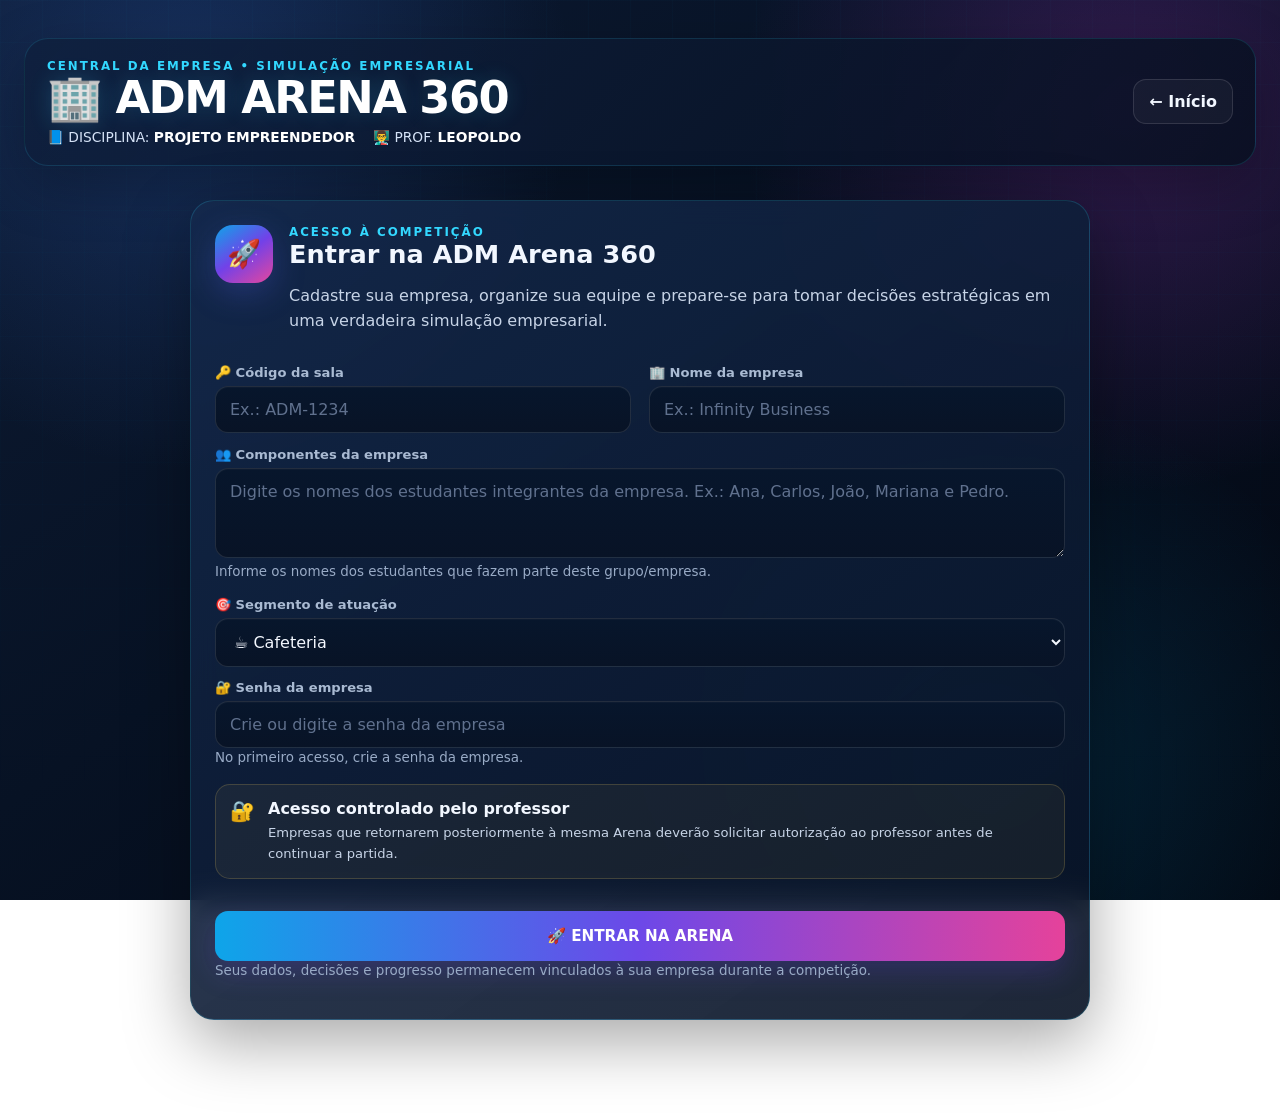
==== commit b459cf2e: "Restaura campo de senha da empresa" ====
--- a/empresa.html
+++ b/empresa.html
@@ -130,7 +130,24 @@
       <option value="Eventos">🎉 Eventos</option>
     </select>
 
-
+    <div class="company-password-box">
+      <label for="senhaEmpresa">
+        🔐 Senha da empresa
+      </label>
+
+      <input
+        id="senhaEmpresa"
+        type="password"
+        autocomplete="current-password"
+        placeholder="Crie ou digite a senha da empresa"
+        minlength="4"
+        maxlength="30"
+      >
+
+      <p class="muted">
+        No primeiro acesso, crie a senha da empresa.
+      </p>
+    </div>
     <div class="entry-security-info">
 
       <div class="security-icon">
--- a/css/style.css
+++ b/css/style.css
@@ -3024,7 +3024,7 @@
 
 
 /* ============================================================
-   MODO MOBILE ESTRATÉGICO
+   MODO MOBILE ESTRATÉGICO — SOMENTE CELULAR
    ============================================================ */
 
 body.mobile-only-mode{
@@ -3037,34 +3037,53 @@
     );
 }
 
-
+/* Centraliza a experiência Mobile */
 body.mobile-only-mode .shell{
   max-width:650px;
-}
-
-
-body.mobile-only-mode .company-header{
-  align-items:flex-start;
-}
-
-
-body.mobile-only-mode .metrics{
-  grid-template-columns:
-    repeat(2,minmax(0,1fr));
-}
-
-
+  margin:0 auto;
+}
+
+/* Esconde o cabeçalho normal da Empresa */
+body.mobile-only-mode .topbar{
+  display:none !important;
+}
+
+/* No jogo, esconde tudo por padrão */
+body.mobile-only-mode #jogo > *{
+  display:none !important;
+}
+
+/* Mantém SOMENTE a Central Mobile */
+body.mobile-only-mode #jogo > #centralMobile{
+  display:block !important;
+}
+
+/* Dentro da Central Mobile, esconde a apresentação
+   e os controles usados pelo computador da empresa */
+body.mobile-only-mode #centralMobile .mobile-strategy-layout{
+  display:none !important;
+}
+
+/* Mostra somente o feed estratégico */
+body.mobile-only-mode #centralMobile #mobileStrategicFeed{
+  display:block !important;
+}
+
+/* Aparência da Central Mobile */
 body.mobile-only-mode .mobile-strategy-card{
+  display:block !important;
   position:relative;
-
-  border-color:
-    rgba(54,216,255,.35);
-
+  margin:24px auto;
+  border-color:rgba(54,216,255,.35);
   box-shadow:
     0 20px 70px
     rgba(25,128,188,.18);
 }
 
+/* Nunca mostrar a tela de entrada comum no Mobile */
+body.mobile-only-mode #entrada{
+  display:none !important;
+}
 
 /* ============================================================
    RESPONSIVO
